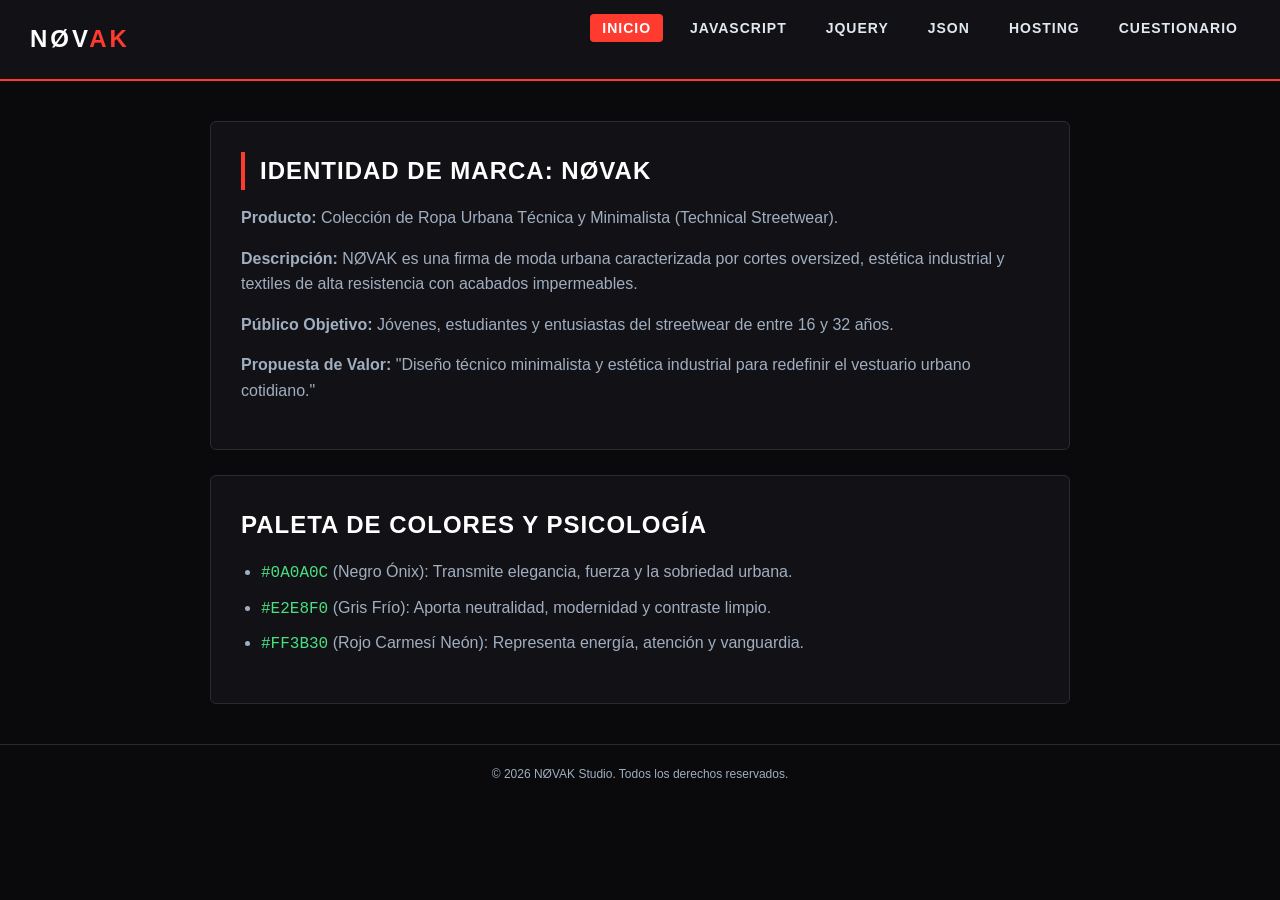
==== index.html @ 2554d9ad "Pagina NOVAK" ====
<!DOCTYPE html>
<html lang="es">
<head>
    <meta charset="UTF-8">
    <meta name="viewport" content="width=device-width, initial-scale=1.0">
    <title>NØVAK - Streetwear Técnico</title>
    <link rel="stylesheet" href="style.css">
</head>
<body>
    <header>
        <div class="logo">NØV<span>AK</span></div>
        <nav>
            <ul>
                <li><a href="index.html" class="active">Inicio</a></li>
                <li><a href="javascript.html">JavaScript</a></li>
                <li><a href="jquery.html">jQuery</a></li>
                <li><a href="json.html">JSON</a></li>
                <li><a href="hosting.html">Hosting</a></li>
                <li><a href="cuestionario.html">Cuestionario</a></li>
            </ul>
        </nav>
    </header>

    <main class="container">
        <section class="card">
            <h1>Identidad de Marca: NØVAK</h1>
            <p><strong>Producto:</strong> Colección de Ropa Urbana Técnica y Minimalista (Technical Streetwear).</p>
            <p><strong>Descripción:</strong> NØVAK es una firma de moda urbana caracterizada por cortes oversized, estética industrial y textiles de alta resistencia con acabados impermeables.</p>
            <p><strong>Público Objetivo:</strong> Jóvenes, estudiantes y entusiastas del streetwear de entre 16 y 32 años.</p>
            <p><strong>Propuesta de Valor:</strong> "Diseño técnico minimalista y estética industrial para redefinir el vestuario urbano cotidiano."</p>
        </section>

        <section class="card">
            <h2>Paleta de Colores y Psicología</h2>
            <ul>
                <li><code>#0A0A0C</code> (Negro Ónix): Transmite elegancia, fuerza y la sobriedad urbana.</li>
                <li><code>#E2E8F0</code> (Gris Frío): Aporta neutralidad, modernidad y contraste limpio.</li>
                <li><code>#FF3B30</code> (Rojo Carmesí Neón): Representa energía, atención y vanguardia.</li>
            </ul>
        </section>
    </main>

    <footer>
        <p>&copy; 2026 NØVAK Studio. Todos los derechos reservados.</p>
    </footer>
</body>
</html>
---- style.css ----
/* Variables de color de NØVAK */
:root {
  --bg-main: #0a0a0c;
  --bg-card: #121216;
  --bg-hover: #1a1a20;
  --text-main: #e2e8f0;
  --text-muted: #a0aec0;
  --accent-red: #ff3b30;
  --border-color: #2a2a32;
  --font-family: 'Helvetica Neue', Arial, sans-serif;
}

* {
  box-sizing: border-box;
  margin: 0;
  padding: 0;
}

body {
  background-color: var(--bg-main);
  color: var(--text-main);
  font-family: var(--font-family);
  line-height: 1.6;
  padding-bottom: 40px;
}

/* Encabezado y Navegación */
header {
  background-color: var(--bg-card);
  border-bottom: 2px solid var(--accent-red);
  padding: 15px 30px;
  display: flex;
  justify-content: space-between;
  align-items: center;
  position: sticky;
  top: 0;
  z-index: 1000;
}

.logo {
  font-size: 24px;
  font-weight: 900;
  letter-spacing: 3px;
  color: #ffffff;
}

.logo span {
  color: var(--accent-red);
}

nav ul {
  display: flex;
  list-style: none;
  gap: 15px;
}

nav a {
  color: var(--text-main);
  text-decoration: none;
  font-size: 14px;
  font-weight: 600;
  text-transform: uppercase;
  letter-spacing: 1px;
  padding: 6px 12px;
  border-radius: 4px;
  transition: all 0.3s;
}

nav a:hover, nav a.active {
  background-color: var(--accent-red);
  color: #ffffff;
}

/* Contenido Principal */
.container {
  max-width: 900px;
  margin: 40px auto;
  padding: 0 20px;
}

.card {
  background-color: var(--bg-card);
  border: 1px solid var(--border-color);
  border-radius: 6px;
  padding: 30px;
  margin-bottom: 25px;
}

h1, h2, h3 {
  color: #ffffff;
  margin-bottom: 15px;
  text-transform: uppercase;
  letter-spacing: 1px;
}

h1 {
  border-left: 4px solid var(--accent-red);
  padding-left: 15px;
}

p {
  color: var(--text-muted);
  margin-bottom: 15px;
}

ul, ol {
  margin-left: 20px;
  margin-bottom: 15px;
  color: var(--text-muted);
}

li {
  margin-bottom: 8px;
}

/* Tablas */
table {
  width: 100%;
  border-collapse: collapse;
  margin: 20px 0;
  background-color: var(--bg-main);
}

th, td {
  padding: 12px;
  border: 1px solid var(--border-color);
  text-align: left;
  font-size: 14px;
}

th {
  background-color: var(--bg-hover);
  color: var(--accent-red);
  text-transform: uppercase;
}

/* Bloques de Código */
pre {
  background-color: #000000;
  border: 1px solid var(--border-color);
  padding: 15px;
  border-radius: 4px;
  overflow-x: auto;
  margin: 15px 0;
}

code {
  font-family: 'Courier New', Courier, monospace;
  color: #4ade80;
}

/* Cuestionario */
.pregunta {
  margin-bottom: 20px;
}

.pregunta p {
  color: #ffffff;
  font-weight: bold;
}

.pregunta label {
  display: block;
  background: var(--bg-hover);
  padding: 10px;
  margin: 5px 0;
  border-radius: 4px;
  cursor: pointer;
  border: 1px solid var(--border-color);
}

.pregunta label:hover {
  border-color: var(--accent-red);
}

.btn-submit {
  background-color: var(--accent-red);
  color: #ffffff;
  border: none;
  padding: 12px 25px;
  font-weight: bold;
  text-transform: uppercase;
  letter-spacing: 1px;
  cursor: pointer;
  border-radius: 4px;
  width: 100%;
}

.btn-submit:hover {
  background-color: #e02d22;
}

.correcto {
  background-color: #143823 !important;
  border-color: #22c55e !important;
  color: #4ade80;
}

.incorrecto {
  background-color: #451a1a !important;
  border-color: #ef4444 !important;
  color: #fca5a5;
}

footer {
  text-align: center;
  padding: 20px;
  color: var(--text-muted);
  font-size: 12px;
  border-top: 1px solid var(--border-color);
  margin-top: 40px;
}
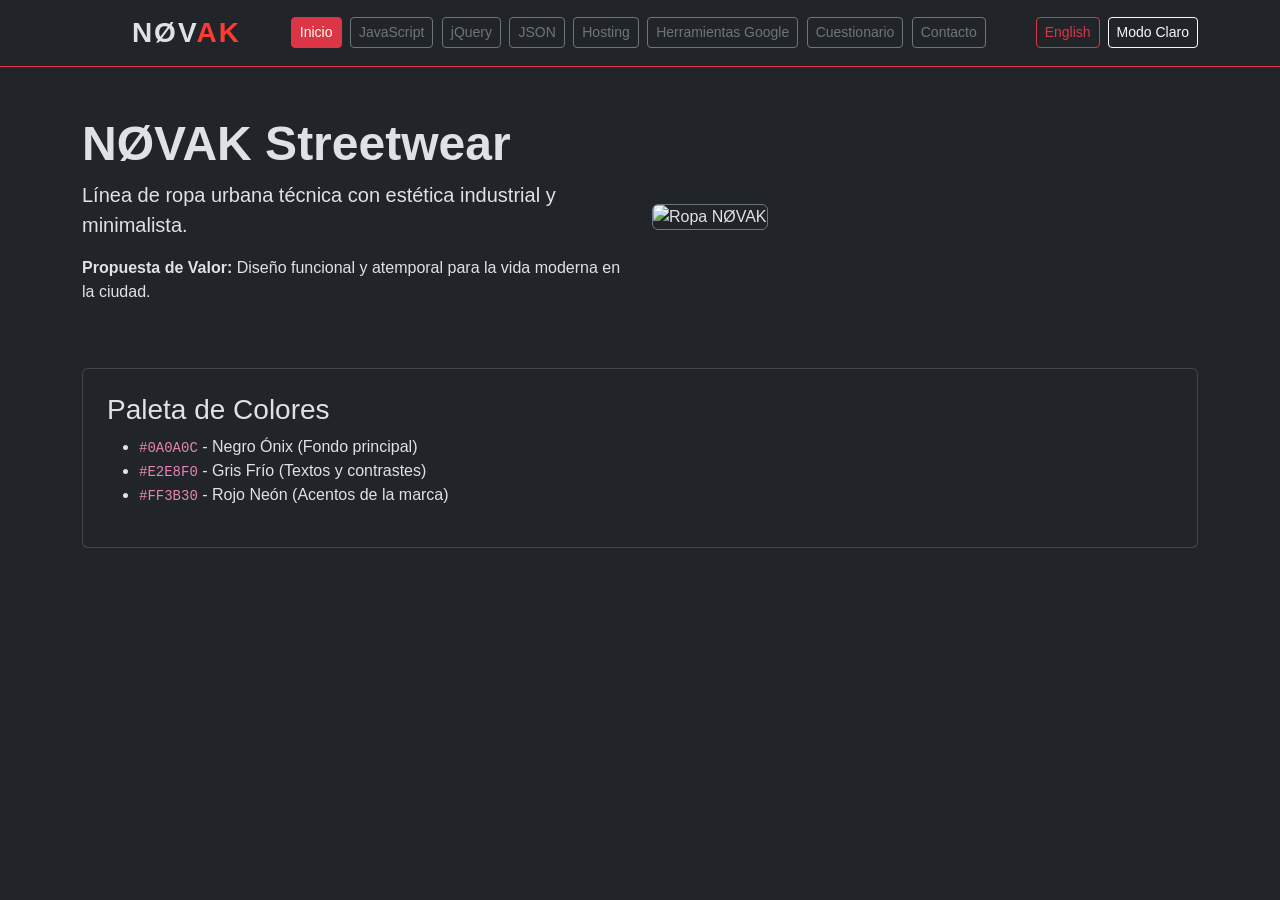
==== commit 60d932c5: "actualizado" ====
--- a/index.html
+++ b/index.html
@@ -1,47 +1,58 @@
 <!DOCTYPE html>
-<html lang="es">
+<html lang="es" data-bs-theme="dark">
 <head>
     <meta charset="UTF-8">
     <meta name="viewport" content="width=device-width, initial-scale=1.0">
-    <title>NØVAK - Streetwear Técnico</title>
+    <title>NØVAK - Inicio</title>
+    <link href="https://cdn.jsdelivr.net/npm/bootstrap@5.3.0/dist/css/bootstrap.min.css" rel="stylesheet">
     <link rel="stylesheet" href="style.css">
 </head>
 <body>
-    <header>
-        <div class="logo">NØV<span>AK</span></div>
-        <nav>
-            <ul>
-                <li><a href="index.html" class="active">Inicio</a></li>
-                <li><a href="javascript.html">JavaScript</a></li>
-                <li><a href="jquery.html">jQuery</a></li>
-                <li><a href="json.html">JSON</a></li>
-                <li><a href="hosting.html">Hosting</a></li>
-                <li><a href="cuestionario.html">Cuestionario</a></li>
-            </ul>
-        </nav>
+
+    <header class="p-3 border-bottom border-danger">
+        <div class="container d-flex justify-content-between align-items-center">
+            <img src="./imagenes/" alt="">
+            <h1 class="h3 m-0 brand-logo">NØV<span>AK</span></h1>
+            <nav>
+                <a href="index.html" class="btn btn-sm btn-danger me-1" data-es="Inicio" data-en="Home">Inicio</a>
+                <a href="javascript.html" class="btn btn-sm btn-outline-secondary me-1">JavaScript</a>
+                <a href="jquery.html" class="btn btn-sm btn-outline-secondary me-1">jQuery</a>
+                <a href="json.html" class="btn btn-sm btn-outline-secondary me-1">JSON</a>
+                <a href="hosting.html" class="btn btn-sm btn-outline-secondary me-1" data-es="Hosting" data-en="Hosting">Hosting</a>
+                <a href="herramientas.html" class="btn btn-sm btn-outline-secondary me-1" data-es="Herramientas Google" data-en="Google Tools">Herramientas Google</a>
+                <a href="cuestionario.html" class="btn btn-sm btn-outline-secondary me-1" data-es="Cuestionario" data-en="Quiz">Cuestionario</a>
+                <a href="contacto.html" class="btn btn-sm btn-outline-secondary" data-es="Contacto" data-en="Contact">Contacto</a>
+            </nav>
+            <div class="d-flex gap-2">
+                <button id="btn-lang" class="btn btn-outline-danger btn-sm">English</button>
+                <button id="btn-theme" class="btn btn-outline-light btn-sm">Modo Claro</button>
+            </div>
+        </div>
     </header>
 
-    <main class="container">
-        <section class="card">
-            <h1>Identidad de Marca: NØVAK</h1>
-            <p><strong>Producto:</strong> Colección de Ropa Urbana Técnica y Minimalista (Technical Streetwear).</p>
-            <p><strong>Descripción:</strong> NØVAK es una firma de moda urbana caracterizada por cortes oversized, estética industrial y textiles de alta resistencia con acabados impermeables.</p>
-            <p><strong>Público Objetivo:</strong> Jóvenes, estudiantes y entusiastas del streetwear de entre 16 y 32 años.</p>
-            <p><strong>Propuesta de Valor:</strong> "Diseño técnico minimalista y estética industrial para redefinir el vestuario urbano cotidiano."</p>
-        </section>
+    <main class="container my-5">
+        <div class="row align-items-center mb-5">
+            <div class="col-md-6">
+                <h2 class="display-5 fw-bold">NØVAK Streetwear</h2>
+                <p class="lead" data-es="Línea de ropa urbana técnica con estética industrial y minimalista." data-en="Technical streetwear line with industrial and minimalist aesthetics.">Línea de ropa urbana técnica con estética industrial y minimalista.</p>
+                <p><strong data-es="Propuesta de Valor:" data-en="Value Proposition:">Propuesta de Valor:</strong> <span data-es="Diseño funcional y atemporal para la vida moderna en la ciudad." data-en="Functional and timeless design for modern city life.">Diseño funcional y atemporal para la vida moderna en la ciudad.</span></p>
+            </div>
+            <div class="col-md-6">
+                <img src="https://images.unsplash.com/photo-1523381210434-271e8be1f52b?w=600&auto=format&fit=crop" class="img-fluid rounded border border-secondary" alt="Ropa NØVAK">
+            </div>
+        </div>
 
-        <section class="card">
-            <h2>Paleta de Colores y Psicología</h2>
+        <div class="card p-4">
+            <h3 data-es="Paleta de Colores" data-en="Color Palette">Paleta de Colores</h3>
             <ul>
-                <li><code>#0A0A0C</code> (Negro Ónix): Transmite elegancia, fuerza y la sobriedad urbana.</li>
-                <li><code>#E2E8F0</code> (Gris Frío): Aporta neutralidad, modernidad y contraste limpio.</li>
-                <li><code>#FF3B30</code> (Rojo Carmesí Neón): Representa energía, atención y vanguardia.</li>
+                <li><code>#0A0A0C</code> - <span data-es="Negro Ónix (Fondo principal)" data-en="Onyx Black (Main background)">Negro Ónix (Fondo principal)</span></li>
+                <li><code>#E2E8F0</code> - <span data-es="Gris Frío (Textos y contrastes)" data-en="Cool Gray (Text and contrasts)">Gris Frío (Textos y contrastes)</span></li>
+                <li><code>#FF3B30</code> - <span data-es="Rojo Neón (Acentos de la marca)" data-en="Neon Red (Brand accents)">Rojo Neón (Acentos de la marca)</span></li>
             </ul>
-        </section>
+        </div>
     </main>
 
-    <footer>
-        <p>&copy; 2026 NØVAK Studio. Todos los derechos reservados.</p>
-    </footer>
+    <script src="https://cdn.jsdelivr.net/npm/bootstrap@5.3.0/dist/bootstrap.bundle.min.js"></script>
+    <script src="script.js"></script>
 </body>
 </html>
--- a/style.css
+++ b/style.css
@@ -1,212 +1,34 @@
-/* Variables de color de NØVAK */
-:root {
-  --bg-main: #0a0a0c;
-  --bg-card: #121216;
-  --bg-hover: #1a1a20;
-  --text-main: #e2e8f0;
-  --text-muted: #a0aec0;
-  --accent-red: #ff3b30;
-  --border-color: #2a2a32;
-  --font-family: 'Helvetica Neue', Arial, sans-serif;
-}
-
-* {
-  box-sizing: border-box;
-  margin: 0;
-  padding: 0;
+/* Transiciones suaves para scroll y cambio de tema */
+html {
+  scroll-behavior: smooth;
+  transition: background-color 0.3s ease, color 0.3s ease;
 }
 
 body {
-  background-color: var(--bg-main);
-  color: var(--text-main);
-  font-family: var(--font-family);
-  line-height: 1.6;
-  padding-bottom: 40px;
+  font-family: 'Segoe UI', Tahoma, Geneva, Verdana, sans-serif;
 }
 
-/* Encabezado y Navegación */
-header {
-  background-color: var(--bg-card);
-  border-bottom: 2px solid var(--accent-red);
-  padding: 15px 30px;
-  display: flex;
-  justify-content: space-between;
-  align-items: center;
-  position: sticky;
-  top: 0;
-  z-index: 1000;
+/* Logo NØVAK */
+.brand-logo {
+  font-weight: 800;
+  letter-spacing: 2px;
 }
 
-.logo {
-  font-size: 24px;
-  font-weight: 900;
-  letter-spacing: 3px;
-  color: #ffffff;
+.brand-logo span {
+  color: #ff3b30;
 }
 
-.logo span {
-  color: var(--accent-red);
+/* Efectos visuales en tarjetas */
+.card {
+  transition: transform 0.2s ease, box-shadow 0.2s ease;
 }
 
-nav ul {
-  display: flex;
-  list-style: none;
-  gap: 15px;
+.card:hover {
+  transform: translateY(-3px);
+  box-shadow: 0 5px 15px rgba(0, 0, 0, 0.2);
 }
 
-nav a {
-  color: var(--text-main);
-  text-decoration: none;
-  font-size: 14px;
-  font-weight: 600;
-  text-transform: uppercase;
-  letter-spacing: 1px;
-  padding: 6px 12px;
-  border-radius: 4px;
-  transition: all 0.3s;
-}
-
-nav a:hover, nav a.active {
-  background-color: var(--accent-red);
-  color: #ffffff;
-}
-
-/* Contenido Principal */
-.container {
-  max-width: 900px;
-  margin: 40px auto;
-  padding: 0 20px;
-}
-
-.card {
-  background-color: var(--bg-card);
-  border: 1px solid var(--border-color);
-  border-radius: 6px;
-  padding: 30px;
-  margin-bottom: 25px;
-}
-
-h1, h2, h3 {
-  color: #ffffff;
-  margin-bottom: 15px;
-  text-transform: uppercase;
-  letter-spacing: 1px;
-}
-
-h1 {
-  border-left: 4px solid var(--accent-red);
-  padding-left: 15px;
-}
-
-p {
-  color: var(--text-muted);
-  margin-bottom: 15px;
-}
-
-ul, ol {
-  margin-left: 20px;
-  margin-bottom: 15px;
-  color: var(--text-muted);
-}
-
-li {
-  margin-bottom: 8px;
-}
-
-/* Tablas */
-table {
-  width: 100%;
-  border-collapse: collapse;
-  margin: 20px 0;
-  background-color: var(--bg-main);
-}
-
-th, td {
-  padding: 12px;
-  border: 1px solid var(--border-color);
-  text-align: left;
-  font-size: 14px;
-}
-
-th {
-  background-color: var(--bg-hover);
-  color: var(--accent-red);
-  text-transform: uppercase;
-}
-
-/* Bloques de Código */
-pre {
-  background-color: #000000;
-  border: 1px solid var(--border-color);
-  padding: 15px;
-  border-radius: 4px;
-  overflow-x: auto;
-  margin: 15px 0;
-}
-
-code {
-  font-family: 'Courier New', Courier, monospace;
-  color: #4ade80;
-}
-
-/* Cuestionario */
-.pregunta {
-  margin-bottom: 20px;
-}
-
-.pregunta p {
-  color: #ffffff;
-  font-weight: bold;
-}
-
-.pregunta label {
-  display: block;
-  background: var(--bg-hover);
-  padding: 10px;
-  margin: 5px 0;
-  border-radius: 4px;
-  cursor: pointer;
-  border: 1px solid var(--border-color);
-}
-
-.pregunta label:hover {
-  border-color: var(--accent-red);
-}
-
-.btn-submit {
-  background-color: var(--accent-red);
-  color: #ffffff;
-  border: none;
-  padding: 12px 25px;
-  font-weight: bold;
-  text-transform: uppercase;
-  letter-spacing: 1px;
-  cursor: pointer;
-  border-radius: 4px;
-  width: 100%;
-}
-
-.btn-submit:hover {
-  background-color: #e02d22;
-}
-
-.correcto {
-  background-color: #143823 !important;
-  border-color: #22c55e !important;
-  color: #4ade80;
-}
-
-.incorrecto {
-  background-color: #451a1a !important;
-  border-color: #ef4444 !important;
-  color: #fca5a5;
-}
-
-footer {
-  text-align: center;
-  padding: 20px;
-  color: var(--text-muted);
-  font-size: 12px;
-  border-top: 1px solid var(--border-color);
-  margin-top: 40px;
+.carousel-item img {
+  height: 320px;
+  object-fit: cover;
 }
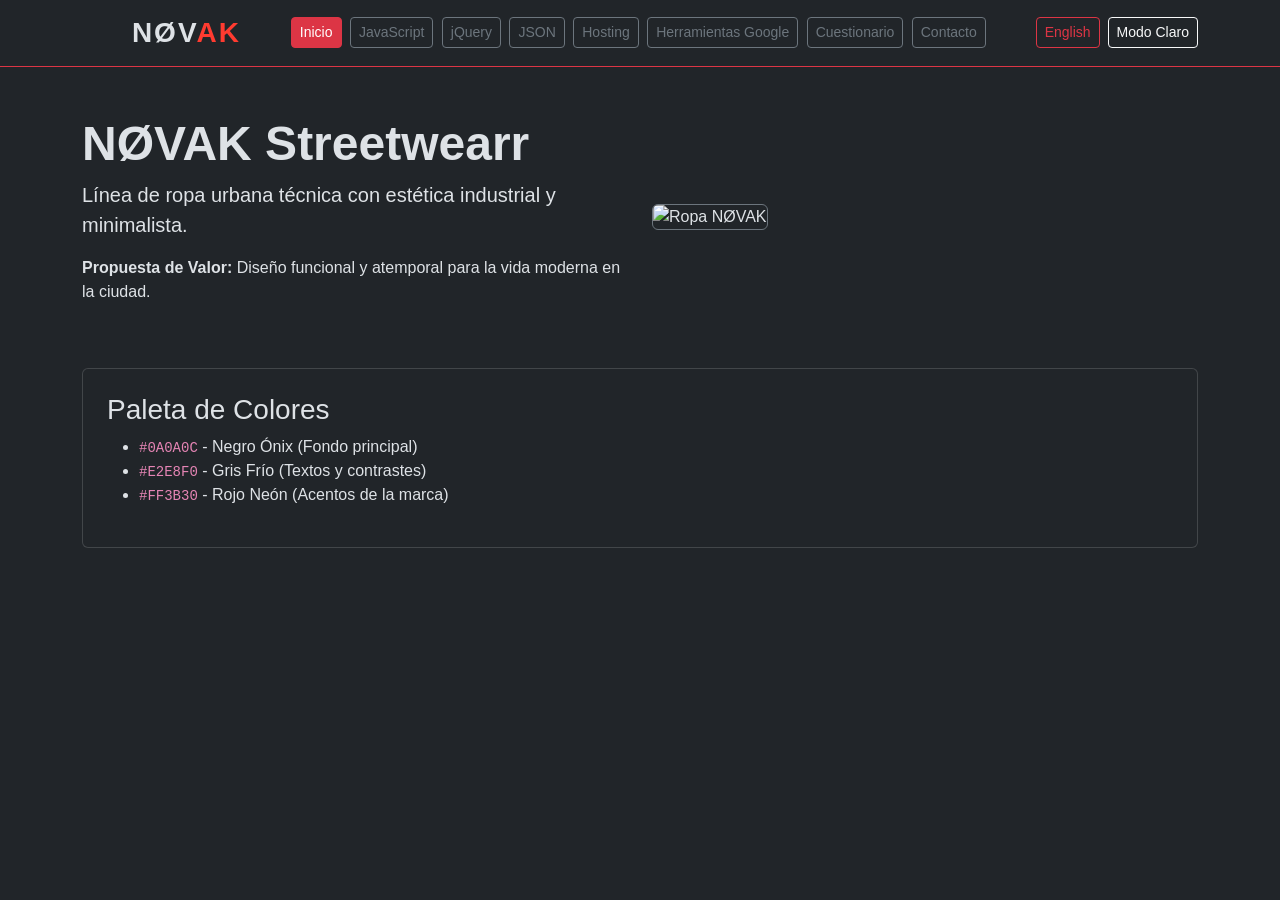
==== commit 311e0e66: "pagina novak" ====
--- a/index.html
+++ b/index.html
@@ -33,7 +33,7 @@
     <main class="container my-5">
         <div class="row align-items-center mb-5">
             <div class="col-md-6">
-                <h2 class="display-5 fw-bold">NØVAK Streetwear</h2>
+                <h2 class="display-5 fw-bold">NØVAK Streetwearr</h2>
                 <p class="lead" data-es="Línea de ropa urbana técnica con estética industrial y minimalista." data-en="Technical streetwear line with industrial and minimalist aesthetics.">Línea de ropa urbana técnica con estética industrial y minimalista.</p>
                 <p><strong data-es="Propuesta de Valor:" data-en="Value Proposition:">Propuesta de Valor:</strong> <span data-es="Diseño funcional y atemporal para la vida moderna en la ciudad." data-en="Functional and timeless design for modern city life.">Diseño funcional y atemporal para la vida moderna en la ciudad.</span></p>
             </div>
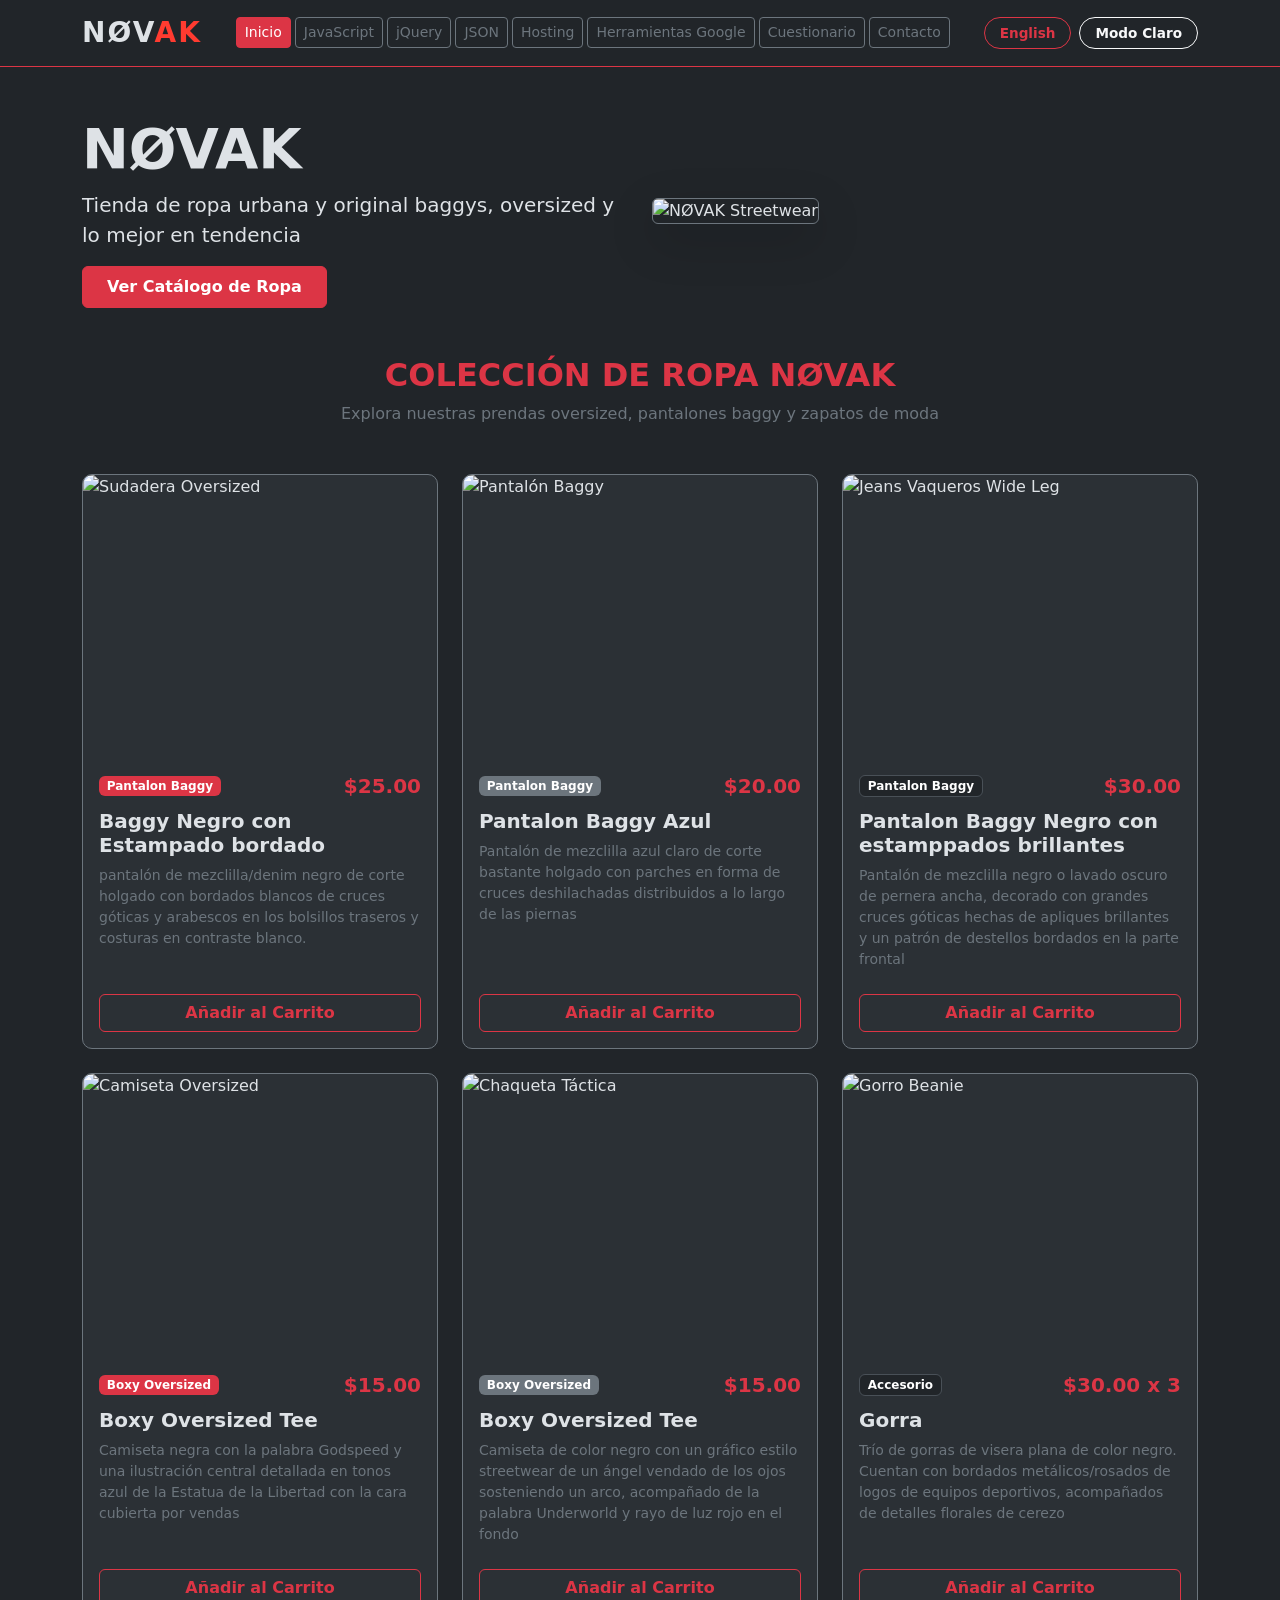
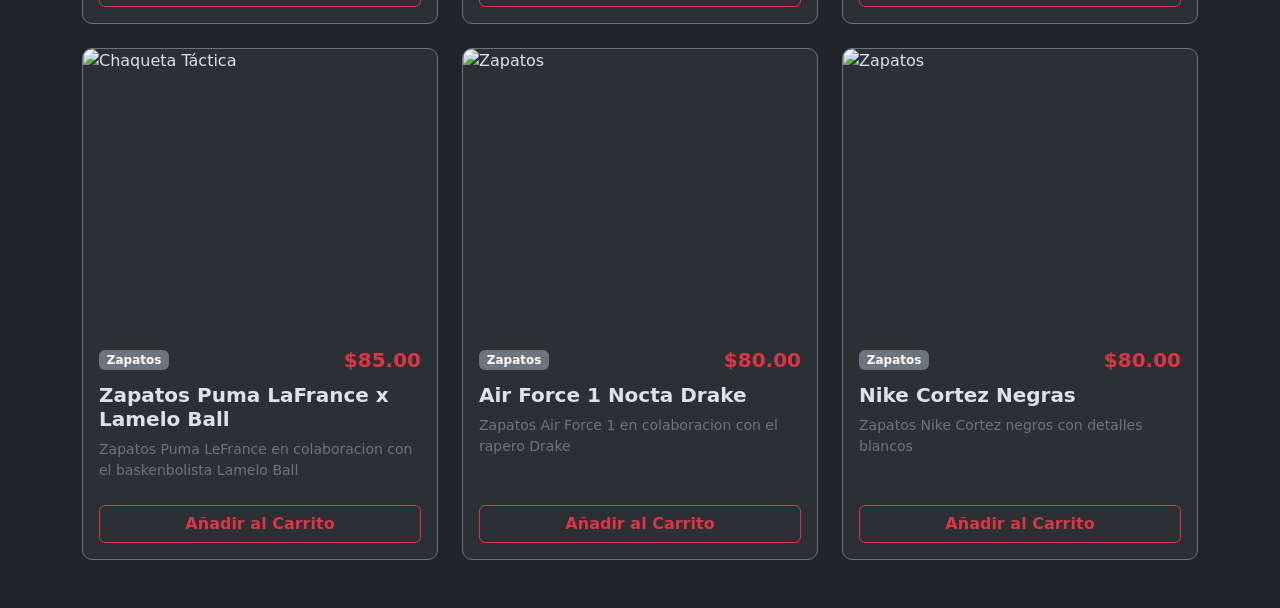
==== commit e47caaf9: "commit" ====
--- a/index.html
+++ b/index.html
@@ -3,56 +3,251 @@
 <head>
     <meta charset="UTF-8">
     <meta name="viewport" content="width=device-width, initial-scale=1.0">
-    <title>NØVAK - Inicio</title>
+    <title>NØVAK - Streetwear & Catálogo</title>
+    
+    <!-- Script de precarga para evitar parpadeos -->
+    <script>
+        (function() {
+            var t = localStorage.getItem('theme') || 'dark';
+            var l = localStorage.getItem('lang') || 'es';
+            document.documentElement.setAttribute('data-bs-theme', t);
+            document.documentElement.setAttribute('lang', l);
+        })();
+    </script>
+    
+    <!-- Bootstrap 5 CSS -->
     <link href="https://cdn.jsdelivr.net/npm/bootstrap@5.3.0/dist/css/bootstrap.min.css" rel="stylesheet">
-    <link rel="stylesheet" href="style.css">
+    
+    <!-- Estilos directos integrados para garantizar el catálogo -->
+    <style>
+        :root {
+            --brand-red: #ff3b30;
+        }
+        body {
+            font-family: 'Segoe UI', system-ui, -apple-system, sans-serif;
+            transition: background-color 0.3s ease, color 0.3s ease;
+        }
+        .brand-logo {
+            font-weight: 900;
+            letter-spacing: 2px;
+            text-transform: uppercase;
+        }
+        .brand-logo span {
+            color: var(--brand-red);
+        }
+        .card-producto {
+            transition: transform 0.25s ease, box-shadow 0.25s ease;
+            border-radius: 10px;
+            overflow: hidden;
+        }
+        .card-producto:hover {
+            transform: translateY(-5px);
+            box-shadow: 0 10px 25px rgba(255, 59, 48, 0.25);
+        }
+        .img-producto {
+            height: 280px;
+            object-fit: cover;
+            width: 100%;
+        }
+        .btn-toggle-ui {
+            font-weight: 600;
+            font-size: 0.85rem;
+            border-radius: 20px;
+            padding: 5px 15px;
+        }
+    </style>
 </head>
 <body>
 
-    <header class="p-3 border-bottom border-danger">
-        <div class="container d-flex justify-content-between align-items-center">
-            <img src="./imagenes/" alt="">
+    <!-- Encabezado de Navegación -->
+    <header class="p-3 border-bottom border-danger sticky-top bg-body">
+        <div class="container d-flex justify-content-between align-items-center flex-wrap gap-2">
             <h1 class="h3 m-0 brand-logo">NØV<span>AK</span></h1>
-            <nav>
-                <a href="index.html" class="btn btn-sm btn-danger me-1" data-es="Inicio" data-en="Home">Inicio</a>
-                <a href="javascript.html" class="btn btn-sm btn-outline-secondary me-1">JavaScript</a>
-                <a href="jquery.html" class="btn btn-sm btn-outline-secondary me-1">jQuery</a>
-                <a href="json.html" class="btn btn-sm btn-outline-secondary me-1">JSON</a>
-                <a href="hosting.html" class="btn btn-sm btn-outline-secondary me-1" data-es="Hosting" data-en="Hosting">Hosting</a>
-                <a href="herramientas.html" class="btn btn-sm btn-outline-secondary me-1" data-es="Herramientas Google" data-en="Google Tools">Herramientas Google</a>
-                <a href="cuestionario.html" class="btn btn-sm btn-outline-secondary me-1" data-es="Cuestionario" data-en="Quiz">Cuestionario</a>
+            <nav class="d-flex flex-wrap gap-1">
+                <a href="index.html" class="btn btn-sm btn-danger" data-es="Inicio" data-en="Home">Inicio</a>
+                <a href="javascript.html" class="btn btn-sm btn-outline-secondary">JavaScript</a>
+                <a href="jquery.html" class="btn btn-sm btn-outline-secondary">jQuery</a>
+                <a href="json.html" class="btn btn-sm btn-outline-secondary">JSON</a>
+                <a href="hosting.html" class="btn btn-sm btn-outline-secondary" data-es="Hosting" data-en="Hosting">Hosting</a>
+                <a href="herramientas.html" class="btn btn-sm btn-outline-secondary" data-es="Herramientas Google" data-en="Google Tools">Herramientas Google</a>
+                <a href="cuestionario.html" class="btn btn-sm btn-outline-secondary" data-es="Cuestionario" data-en="Quiz">Cuestionario</a>
                 <a href="contacto.html" class="btn btn-sm btn-outline-secondary" data-es="Contacto" data-en="Contact">Contacto</a>
             </nav>
-            <div class="d-flex gap-2">
-                <button id="btn-lang" class="btn btn-outline-danger btn-sm">English</button>
-                <button id="btn-theme" class="btn btn-outline-light btn-sm">Modo Claro</button>
+            <div class="d-flex gap-2 align-items-center">
+                <button id="btn-lang" class="btn btn-outline-danger btn-toggle-ui"><span id="lang-text">English</span></button>
+                <button id="btn-theme" class="btn btn-outline-light btn-toggle-ui"><span id="theme-text">Modo Claro</span></button>
             </div>
         </div>
     </header>
 
     <main class="container my-5">
-        <div class="row align-items-center mb-5">
-            <div class="col-md-6">
-                <h2 class="display-5 fw-bold">NØVAK Streetwearr</h2>
-                <p class="lead" data-es="Línea de ropa urbana técnica con estética industrial y minimalista." data-en="Technical streetwear line with industrial and minimalist aesthetics.">Línea de ropa urbana técnica con estética industrial y minimalista.</p>
-                <p><strong data-es="Propuesta de Valor:" data-en="Value Proposition:">Propuesta de Valor:</strong> <span data-es="Diseño funcional y atemporal para la vida moderna en la ciudad." data-en="Functional and timeless design for modern city life.">Diseño funcional y atemporal para la vida moderna en la ciudad.</span></p>
-            </div>
-            <div class="col-md-6">
-                <img src="https://images.unsplash.com/photo-1523381210434-271e8be1f52b?w=600&auto=format&fit=crop" class="img-fluid rounded border border-secondary" alt="Ropa NØVAK">
+        <!-- Banner Principal Hero -->
+        <div class="row align-items-center mb-5 g-4">
+            <div class="col-lg-6">
+                <h2 class="display-4 fw-bold">NØVAK</h2>
+                <p class="lead" data-es="Tienda de ropa urbana y original baggys, oversized y lo mejor en tendencia" data-en="Technical streetwear brand featuring oversized cuts, baggy pants, and industrial denim.">Marca urbana técnica de corte oversized, pantalones baggy y vaqueros industriales.</p>
+                <a href="#cat-productos" class="btn btn-danger fw-bold px-4 py-2" data-es="Ver Catálogo de Ropa" data-en="View Clothing Catalog">Ver Catálogo de Ropa</a>
+            </div>
+            <div class="col-lg-6">
+                <img src="https://encrypted-tbn0.gstatic.com/images?q=tbn:ANd9GcRP-7csVnGP85TNfvWXfamuNRe1H7GfASu0gPA5DSpdnFGIGs3sTckniDc&s=10" class="img-fluid rounded border border-secondary shadow-lg" alt="NØVAK Streetwear">
             </div>
         </div>
 
-        <div class="card p-4">
-            <h3 data-es="Paleta de Colores" data-en="Color Palette">Paleta de Colores</h3>
-            <ul>
-                <li><code>#0A0A0C</code> - <span data-es="Negro Ónix (Fondo principal)" data-en="Onyx Black (Main background)">Negro Ónix (Fondo principal)</span></li>
-                <li><code>#E2E8F0</code> - <span data-es="Gris Frío (Textos y contrastes)" data-en="Cool Gray (Text and contrasts)">Gris Frío (Textos y contrastes)</span></li>
-                <li><code>#FF3B30</code> - <span data-es="Rojo Neón (Acentos de la marca)" data-en="Neon Red (Brand accents)">Rojo Neón (Acentos de la marca)</span></li>
-            </ul>
-        </div>
+        <!-- SECCIÓN CATÁLOGO DE PRODUCTOS -->
+        <section id="cat-productos" class="my-5">
+            <h2 class="text-center mb-2 fw-bold text-danger text-uppercase" data-es="Colección de Ropa NØVAK" data-en="NØVAK Clothing Collection">Colección de Ropa NØVAK</h2>
+            <p class="text-center text-secondary mb-5" data-es="Explora nuestras prendas oversized, pantalones baggy y zapatos de moda" data-en="Explore our oversized garments, baggy pants, and tactical denim.">Explora nuestras prendas oversized, pantalones baggy y vaqueros tácticos.</p>
+
+            <div class="row g-4">
+                <!-- Producto 1: Sudadera Oversized -->
+                <div class="col-md-6 col-lg-4">
+                    <div class="card card-producto h-100 border-secondary bg-body-tertiary">
+                        <img src="https://encrypted-tbn0.gstatic.com/images?q=tbn:ANd9GcSlFk1u11gLHPisO-o7xdN1J2XgAVCnTjg3uOtedajFZPN2ZEMnywqKkAmM&s=10" class="img-producto" alt="Sudadera Oversized">
+                        <div class="card-body d-flex flex-column">
+                            <div class="d-flex justify-content-between align-items-center mb-2">
+                                <span class="badge bg-danger" data-es="Pantalon Baggy" data-en="Oversized Fit">Corte Oversized</span>
+                                <span class="fw-bold text-danger fs-5">$25.00</span>
+                            </div>
+                            <h5 class="card-title fw-bold">Baggy Negro con Estampado bordado</h5>
+                            <p class="card-text text-secondary small flex-grow-1" data-es="pantalón de mezclilla/denim negro de corte holgado con bordados blancos de cruces góticas y arabescos en los bolsillos traseros y costuras en contraste blanco." data-en="Heavyweight 450 GSM cotton hoodie with dropped shoulders and industrial design.">Sudadera holgada de algodón pesado de 450 GSM con hombros caídos y diseño industrial.</p>
+                            <button class="btn btn-outline-danger w-100 fw-bold mt-2" onclick="alert('¡Sudadera Oversized agregada al carrito!')" data-es="Añadir al Carrito" data-en="Add to Cart">Añadir al Carrito</button>
+                        </div>
+                    </div>
+                </div>
+
+                <!-- Producto 2: Pantalón Baggy Negro -->
+                <div class="col-md-6 col-lg-4">
+                    <div class="card card-producto h-100 border-secondary bg-body-tertiary">
+                        <img src="https://encrypted-tbn0.gstatic.com/images?q=tbn:ANd9GcSuXHD6IyB0EAAxS3EreTfFkacWusFUPNi0W3130NRwEvIsRiDoC8bJLVyI&s=10" class="img-producto" alt="Pantalón Baggy">
+                        <div class="card-body d-flex flex-column">
+                            <div class="d-flex justify-content-between align-items-center mb-2">
+                                <span class="badge bg-secondary" data-es="Pantalon Baggy" data-en="Baggy Style">Estilo Baggy</span>
+                                <span class="fw-bold text-danger fs-5">$20.00</span>
+                            </div>
+                            <h5 class="card-title fw-bold"> Pantalon Baggy Azul</h5>
+                            <p class="card-text text-secondary small flex-grow-1" data-es="Pantalón de mezclilla azul claro de corte bastante holgado con parches en forma de cruces deshilachadas distribuidos a lo largo de las piernas" data-en="Wide-leg baggy pants with side tactical pockets and ripstop thread.">Pantalón baggy ancho con bolsillos tácticos laterales e hilo reforzado anti-rasgaduras.</p>
+                            <button class="btn btn-outline-danger w-100 fw-bold mt-2" onclick="alert('¡Pantalón Baggy agregado al carrito!')" data-es="Añadir al Carrito" data-en="Add to Cart">Añadir al Carrito</button>
+                        </div>
+                    </div>
+                </div>
+
+                <!-- Producto 3: Jeans Baggy Azul -->
+                <div class="col-md-6 col-lg-4">
+                    <div class="card card-producto h-100 border-secondary bg-body-tertiary">
+                        <img src="https://i.etsystatic.com/64606550/r/il/45e975/8329297355/il_fullxfull.8329297355_lw52.jpg" class="img-producto" alt="Jeans Vaqueros Wide Leg">
+                        <div class="card-body d-flex flex-column">
+                            <div class="d-flex justify-content-between align-items-center mb-2">
+                                <span class="badge bg-dark border" data-es="Pantalon Baggy" data-en="Baggy Style">Vaqueros / Denim</span>
+                                <span class="fw-bold text-danger fs-5">$30.00</span>
+                            </div>
+                            <h5 class="card-title fw-bold">Pantalon Baggy Negro con estamppados brillantes</h5>
+                            <p class="card-text text-secondary small flex-grow-1" data-es="Pantalón de mezclilla negro o lavado oscuro de pernera ancha, decorado con grandes cruces góticas hechas de apliques brillantes y un patrón de destellos bordados en la parte frontal" data-en="Wide-leg rigid denim jeans with dark industrial vintage wash.">Pantalones vaqueros de corte ancho recto con lavado oscuro industrial rígido.</p>
+                            <button class="btn btn-outline-danger w-100 fw-bold mt-2" onclick="alert('¡Jeans Vaqueros agregados al carrito!')" data-es="Añadir al Carrito" data-en="Add to Cart">Añadir al Carrito</button>
+                        </div>
+                    </div>
+                </div>
+
+                <!-- Producto 4: Camiseta Oversized -->
+                <div class="col-md-6 col-lg-4">
+                    <div class="card card-producto h-100 border-secondary bg-body-tertiary">
+                        <img src="https://encrypted-tbn0.gstatic.com/images?q=tbn:ANd9GcR7giogXr-lV0hAMpjk9pbZhrdUk4EG6V1HDEcRxaqz4AIyzRZV3wbIQA60&s=10" class="img-producto" alt="Camiseta Oversized">
+                        <div class="card-body d-flex flex-column">
+                            <div class="d-flex justify-content-between align-items-center mb-2">
+                                <span class="badge bg-danger" data-es="Boxy Oversized" data-en="Boxy Oversized">Boxy Oversized</span>
+                                <span class="fw-bold text-danger fs-5">$15.00</span>
+                            </div>
+                            <h5 class="card-title fw-bold">Boxy Oversized Tee</h5>
+                            <p class="card-text text-secondary small flex-grow-1" data-es="Camiseta negra con la palabra Godspeed y una ilustración central detallada en tonos azul de la Estatua de la Libertad con la cara cubierta por vendas" data-en="Wide short sleeve boxy tee made of heavy cotton fabric.">Camiseta de manga corta ancha y corte cuadrado en tejido de algodón grueso.</p>
+                            <button class="btn btn-outline-danger w-100 fw-bold mt-2" onclick="alert('¡Camiseta Oversized agregada al carrito!')" data-es="Añadir al Carrito" data-en="Add to Cart">Añadir al Carrito</button>
+                        </div>
+                    </div>
+                </div>
+
+                <!-- Producto 5: Camiseta Oversized -->
+                <div class="col-md-6 col-lg-4">
+                    <div class="card card-producto h-100 border-secondary bg-body-tertiary">
+                        <img src="https://encrypted-tbn0.gstatic.com/images?q=tbn:ANd9GcQGreSbi5JZBJRkpeP6KCu6LK-MwEzE59adTx3GoukG-p6C_fj9cw3d-Mw5&s=10" class="img-producto" alt="Chaqueta Táctica">
+                        <div class="card-body d-flex flex-column">
+                            <div class="d-flex justify-content-between align-items-center mb-2">
+                                <span class="badge bg-secondary" data-es="Boxy Oversized" data-en="Tactical Jacket">Boxy Oversized</span>
+                                <span class="fw-bold text-danger fs-5">$15.00</span>
+                            </div>
+                            <h5 class="card-title fw-bold">Boxy Oversized Tee</h5>
+                            <p class="card-text text-secondary small flex-grow-1" data-es="Camiseta de color negro con un gráfico estilo streetwear de un ángel vendado de los ojos sosteniendo un arco, acompañado de la palabra Underworld y rayo de luz rojo en el fondo" data-en="Windbreaker jacket with waterproof fabric and magnetic detachable pockets.">Chaqueta cortavientos con tela impermeable y bolsillos desmontables con imán.</p>
+                            <button class="btn btn-outline-danger w-100 fw-bold mt-2" onclick="alert('¡Chaqueta agregada al carrito!')" data-es="Añadir al Carrito" data-en="Add to Cart">Añadir al Carrito</button>
+                        </div>
+                    </div>
+                </div>
+
+                <!-- Producto 6: Gorra-->
+                <div class="col-md-6 col-lg-4">
+                    <div class="card card-producto h-100 border-secondary bg-body-tertiary">
+                        <img src="https://encrypted-tbn0.gstatic.com/images?q=tbn:ANd9GcRhXLKEcL6pMoL44z0awvl-uuVSlPzE3HwaSUN9jHDS7nSq0cGI2UpvsZbV&s=10" class="img-producto" alt="Gorro Beanie">
+                        <div class="card-body d-flex flex-column">
+                            <div class="d-flex justify-content-between align-items-center mb-2">
+                                <span class="badge bg-dark border" data-es="Accesorio" data-en="Accessory">Accesorio</span>
+                                <span class="fw-bold text-danger fs-5">$30.00 x 3</span>
+                            </div>
+                            <h5 class="card-title fw-bold">Gorra</h5>
+                            <p class="card-text text-secondary small flex-grow-1" data-es="Trío de gorras de visera plana de color negro. Cuentan con bordados metálicos/rosados de logos de equipos deportivos, acompañados de detalles florales de cerezo" data-en="Ribbed acrylic beanie with engraved metallic brand patch.">Gorro de lana acrílica acanalada con parche metálico de la marca.</p>
+                            <button class="btn btn-outline-danger w-100 fw-bold mt-2" onclick="alert('¡Gorro Beanie agregado al carrito!')" data-es="Añadir al Carrito" data-en="Add to Cart">Añadir al Carrito</button>
+                        </div>
+                    </div>
+                </div>
+                  <!-- Producto 5: zapatos lefrance -->
+                <div class="col-md-6 col-lg-4">
+                    <div class="card card-producto h-100 border-secondary bg-body-tertiary">
+                        <img src="https://encrypted-tbn0.gstatic.com/images?q=tbn:ANd9GcQZlXcz_dhDc5a_g_vSK1Cm-IPiEJKP6mzf_t1xmjvjhe_PwzyyXil6OVC0&s=10" class="img-producto" alt="Chaqueta Táctica">
+                        <div class="card-body d-flex flex-column">
+                            <div class="d-flex justify-content-between align-items-center mb-2">
+                                <span class="badge bg-secondary" data-es="Zapatos" data-en="Tactical Jacket">Zapatos Le France</span>
+                                <span class="fw-bold text-danger fs-5">$85.00</span>
+                            </div>
+                            <h5 class="card-title fw-bold">Zapatos Puma LaFrance x Lamelo Ball</h5>
+                            <p class="card-text text-secondary small flex-grow-1" data-es="Zapatos Puma LeFrance en colaboracion con el baskenbolista Lamelo Ball" data-en="Windbreaker jacket with waterproof fabric and magnetic detachable pockets.">Chaqueta cortavientos con tela impermeable y bolsillos desmontables con imán.</p>
+                            <button class="btn btn-outline-danger w-100 fw-bold mt-2" onclick="alert('¡Chaqueta agregada al carrito!')" data-es="Añadir al Carrito" data-en="Add to Cart">Añadir al Carrito</button>
+                        </div>
+                    </div>
+                </div>
+                  <!-- Producto 5: zapatos air force 1 -->
+                <div class="col-md-6 col-lg-4">
+                    <div class="card card-producto h-100 border-secondary bg-body-tertiary">
+                        <img src="https://http2.mlstatic.com/D_NQ_NP_971135-MLM83899772759_042025-O.webp" class="img-producto" alt="Zapatos">
+                        <div class="card-body d-flex flex-column">
+                            <div class="d-flex justify-content-between align-items-center mb-2">
+                                <span class="badge bg-secondary" data-es="Zapatos" data-en="Tactical Jacket">Air Force 1 Nocta Drake</span>
+                                <span class="fw-bold text-danger fs-5">$80.00</span>
+                            </div>
+                            <h5 class="card-title fw-bold">Air Force 1 Nocta Drake</h5>
+                            <p class="card-text text-secondary small flex-grow-1" data-es="Zapatos Air Force 1 en colaboracion con el rapero Drake" data-en="Windbreaker jacket with waterproof fabric and magnetic detachable pockets.">Chaqueta cortavientos con tela impermeable y bolsillos desmontables con imán.</p>
+                            <button class="btn btn-outline-danger w-100 fw-bold mt-2" onclick="alert('¡Chaqueta agregada al carrito!')" data-es="Añadir al Carrito" data-en="Add to Cart">Añadir al Carrito</button>
+                        </div>
+                    </div>
+                </div>
+  <!-- Producto 5: zapatos air force 1 -->
+                <div class="col-md-6 col-lg-4">
+                    <div class="card card-producto h-100 border-secondary bg-body-tertiary">
+                        <img src="https://encrypted-tbn0.gstatic.com/images?q=tbn:ANd9GcR7DWh_2nK-3SDnu7_hAxw-4NNbZx0DdoLwsdBWPW3i2TEQH5qY0lhxO14&s=10" class="img-producto" alt="Zapatos">
+                        <div class="card-body d-flex flex-column">
+                            <div class="d-flex justify-content-between align-items-center mb-2">
+                                <span class="badge bg-secondary" data-es="Zapatos" data-en="Tactical Jacket">Niek Cortez Negros</span>
+                                <span class="fw-bold text-danger fs-5">$80.00</span>
+                            </div>
+                            <h5 class="card-title fw-bold">Nike Cortez Negras</h5>
+                            <p class="card-text text-secondary small flex-grow-1" data-es="Zapatos Nike Cortez negros con detalles blancos" data-en="Windbreaker jacket with waterproof fabric and magnetic detachable pockets.">Chaqueta cortavientos con tela impermeable y bolsillos desmontables con imán.</p>
+                            <button class="btn btn-outline-danger w-100 fw-bold mt-2" onclick="alert('¡Chaqueta agregada al carrito!')" data-es="Añadir al Carrito" data-en="Add to Cart">Añadir al Carrito</button>
+                        </div>
+                    </div>
+                </div>
+
+            </div>
+        </section>
     </main>
 
+    <!-- Bootstrap 5 JS -->
     <script src="https://cdn.jsdelivr.net/npm/bootstrap@5.3.0/dist/bootstrap.bundle.min.js"></script>
+    
+    <!-- Script principal -->
     <script src="script.js"></script>
 </body>
 </html>
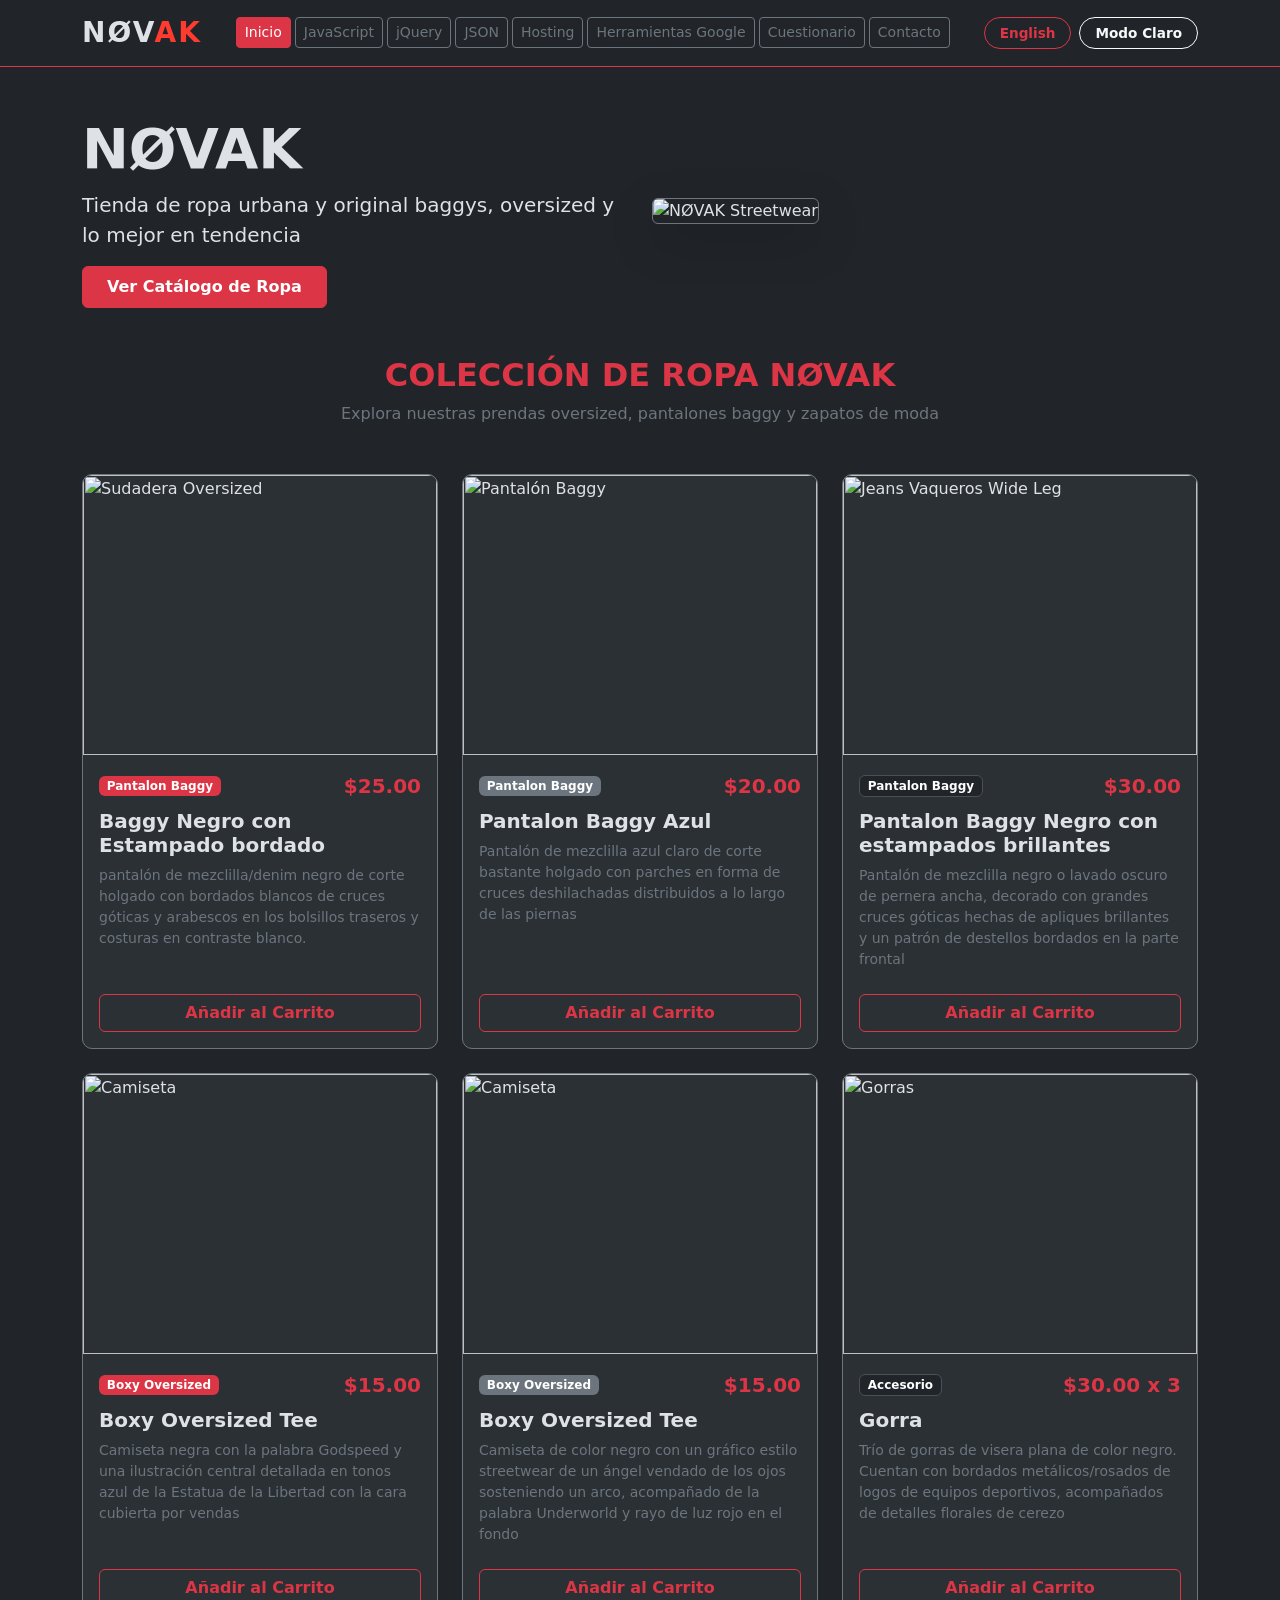
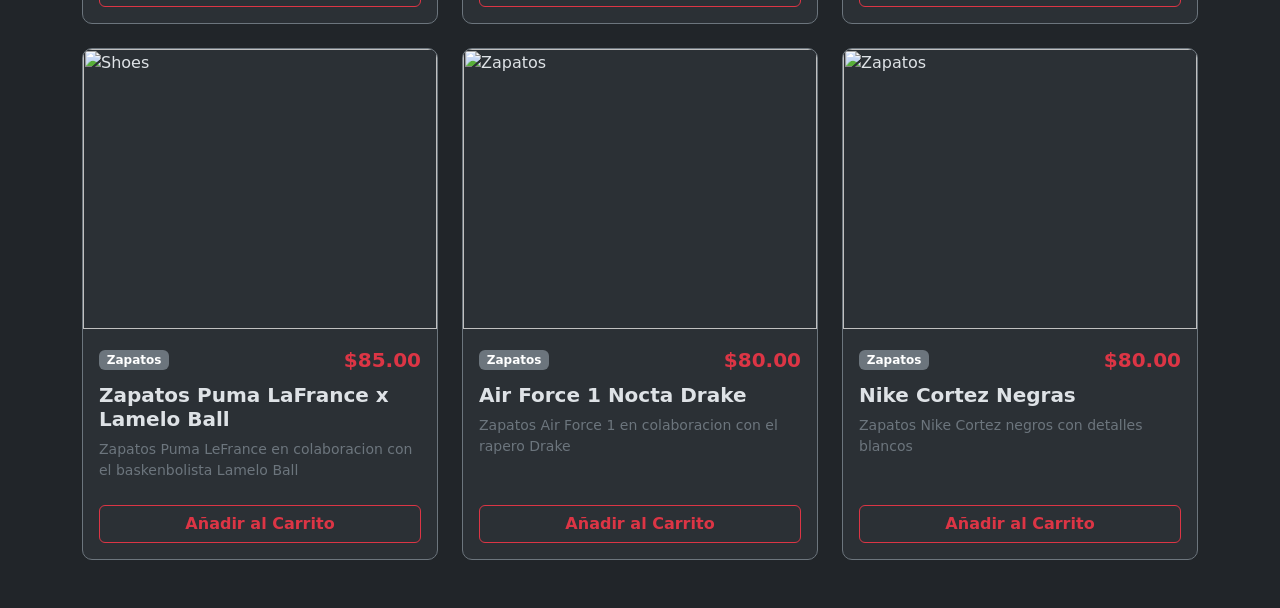
==== commit da44f97b: "SEXO" ====
--- a/index.html
+++ b/index.html
@@ -1,253 +1,499 @@
-<!DOCTYPE html>
+<html>
+
 <html lang="es" data-bs-theme="dark">
+
 <head>
+
     <meta charset="UTF-8">
+
     <meta name="viewport" content="width=device-width, initial-scale=1.0">
+
     <title>NØVAK - Streetwear & Catálogo</title>
-    
+
+   
+
     <!-- Script de precarga para evitar parpadeos -->
+
     <script>
+
         (function() {
+
             var t = localStorage.getItem('theme') || 'dark';
+
             var l = localStorage.getItem('lang') || 'es';
+
             document.documentElement.setAttribute('data-bs-theme', t);
+
             document.documentElement.setAttribute('lang', l);
+
         })();
+
     </script>
-    
+
+   
+
     <!-- Bootstrap 5 CSS -->
+
     <link href="https://cdn.jsdelivr.net/npm/bootstrap@5.3.0/dist/css/bootstrap.min.css" rel="stylesheet">
-    
-    <!-- Estilos directos integrados para garantizar el catálogo -->
+
+      <!-- Estilos directos integrados para garantizar el catálogo -->
+
     <style>
+
         :root {
+
             --brand-red: #ff3b30;
-        }
+
+        }
+
         body {
+
             font-family: 'Segoe UI', system-ui, -apple-system, sans-serif;
+
             transition: background-color 0.3s ease, color 0.3s ease;
-        }
+
+        }
+
         .brand-logo {
+
             font-weight: 900;
+
             letter-spacing: 2px;
+
             text-transform: uppercase;
-        }
+
+        }
+
         .brand-logo span {
+
             color: var(--brand-red);
-        }
+
+        }
+
         .card-producto {
+
             transition: transform 0.25s ease, box-shadow 0.25s ease;
+
             border-radius: 10px;
+
             overflow: hidden;
-        }
+
+        }
+
         .card-producto:hover {
+
             transform: translateY(-5px);
+
             box-shadow: 0 10px 25px rgba(255, 59, 48, 0.25);
-        }
+
+        }
+
         .img-producto {
+
             height: 280px;
+
             object-fit: cover;
+
             width: 100%;
-        }
+
+        }
+
         .btn-toggle-ui {
+
             font-weight: 600;
+
             font-size: 0.85rem;
+
             border-radius: 20px;
+
             padding: 5px 15px;
-        }
-    </style>
+
+        }
+
+ </style>
+
 </head>
+
 <body>
 
+
+
     <!-- Encabezado de Navegación -->
+
     <header class="p-3 border-bottom border-danger sticky-top bg-body">
+
         <div class="container d-flex justify-content-between align-items-center flex-wrap gap-2">
+
             <h1 class="h3 m-0 brand-logo">NØV<span>AK</span></h1>
+
             <nav class="d-flex flex-wrap gap-1">
+
                 <a href="index.html" class="btn btn-sm btn-danger" data-es="Inicio" data-en="Home">Inicio</a>
+
                 <a href="javascript.html" class="btn btn-sm btn-outline-secondary">JavaScript</a>
+
                 <a href="jquery.html" class="btn btn-sm btn-outline-secondary">jQuery</a>
+
                 <a href="json.html" class="btn btn-sm btn-outline-secondary">JSON</a>
+
                 <a href="hosting.html" class="btn btn-sm btn-outline-secondary" data-es="Hosting" data-en="Hosting">Hosting</a>
+
                 <a href="herramientas.html" class="btn btn-sm btn-outline-secondary" data-es="Herramientas Google" data-en="Google Tools">Herramientas Google</a>
+
                 <a href="cuestionario.html" class="btn btn-sm btn-outline-secondary" data-es="Cuestionario" data-en="Quiz">Cuestionario</a>
+
                 <a href="contacto.html" class="btn btn-sm btn-outline-secondary" data-es="Contacto" data-en="Contact">Contacto</a>
+
             </nav>
+
             <div class="d-flex gap-2 align-items-center">
+
                 <button id="btn-lang" class="btn btn-outline-danger btn-toggle-ui"><span id="lang-text">English</span></button>
+
                 <button id="btn-theme" class="btn btn-outline-light btn-toggle-ui"><span id="theme-text">Modo Claro</span></button>
+
             </div>
+
         </div>
+
     </header>
 
+
+
     <main class="container my-5">
+
         <!-- Banner Principal Hero -->
+
         <div class="row align-items-center mb-5 g-4">
+
             <div class="col-lg-6">
+
                 <h2 class="display-4 fw-bold">NØVAK</h2>
+
                 <p class="lead" data-es="Tienda de ropa urbana y original baggys, oversized y lo mejor en tendencia" data-en="Technical streetwear brand featuring oversized cuts, baggy pants, and industrial denim.">Marca urbana técnica de corte oversized, pantalones baggy y vaqueros industriales.</p>
+
                 <a href="#cat-productos" class="btn btn-danger fw-bold px-4 py-2" data-es="Ver Catálogo de Ropa" data-en="View Clothing Catalog">Ver Catálogo de Ropa</a>
+
             </div>
+
             <div class="col-lg-6">
+
                 <img src="https://encrypted-tbn0.gstatic.com/images?q=tbn:ANd9GcRP-7csVnGP85TNfvWXfamuNRe1H7GfASu0gPA5DSpdnFGIGs3sTckniDc&s=10" class="img-fluid rounded border border-secondary shadow-lg" alt="NØVAK Streetwear">
+
             </div>
+
         </div>
 
+
+
         <!-- SECCIÓN CATÁLOGO DE PRODUCTOS -->
+
         <section id="cat-productos" class="my-5">
+
             <h2 class="text-center mb-2 fw-bold text-danger text-uppercase" data-es="Colección de Ropa NØVAK" data-en="NØVAK Clothing Collection">Colección de Ropa NØVAK</h2>
+
             <p class="text-center text-secondary mb-5" data-es="Explora nuestras prendas oversized, pantalones baggy y zapatos de moda" data-en="Explore our oversized garments, baggy pants, and tactical denim.">Explora nuestras prendas oversized, pantalones baggy y vaqueros tácticos.</p>
 
-            <div class="row g-4">
+ <div class="row g-4">
+
                 <!-- Producto 1: Sudadera Oversized -->
-                <div class="col-md-6 col-lg-4">
-                    <div class="card card-producto h-100 border-secondary bg-body-tertiary">
+
+                <div class="col-md-6 col-lg-4">
+
+                    <div class="card card-producto h-100 border-secondary bg-body-tertiary">
+
                         <img src="https://encrypted-tbn0.gstatic.com/images?q=tbn:ANd9GcSlFk1u11gLHPisO-o7xdN1J2XgAVCnTjg3uOtedajFZPN2ZEMnywqKkAmM&s=10" class="img-producto" alt="Sudadera Oversized">
-                        <div class="card-body d-flex flex-column">
-                            <div class="d-flex justify-content-between align-items-center mb-2">
+
+                        <div class="card-body d-flex flex-column">
+
+                            <div class="d-flex justify-content-between align-items-center mb-2">
+
                                 <span class="badge bg-danger" data-es="Pantalon Baggy" data-en="Oversized Fit">Corte Oversized</span>
+
                                 <span class="fw-bold text-danger fs-5">$25.00</span>
-                            </div>
+
+                            </div>
+
                             <h5 class="card-title fw-bold">Baggy Negro con Estampado bordado</h5>
+
                             <p class="card-text text-secondary small flex-grow-1" data-es="pantalón de mezclilla/denim negro de corte holgado con bordados blancos de cruces góticas y arabescos en los bolsillos traseros y costuras en contraste blanco." data-en="Heavyweight 450 GSM cotton hoodie with dropped shoulders and industrial design.">Sudadera holgada de algodón pesado de 450 GSM con hombros caídos y diseño industrial.</p>
+
                             <button class="btn btn-outline-danger w-100 fw-bold mt-2" onclick="alert('¡Sudadera Oversized agregada al carrito!')" data-es="Añadir al Carrito" data-en="Add to Cart">Añadir al Carrito</button>
-                        </div>
-                    </div>
-                </div>
+
+                        </div>
+
+                    </div>
+
+                </div>
+
+
 
                 <!-- Producto 2: Pantalón Baggy Negro -->
-                <div class="col-md-6 col-lg-4">
-                    <div class="card card-producto h-100 border-secondary bg-body-tertiary">
+
+                <div class="col-md-6 col-lg-4">
+
+                    <div class="card card-producto h-100 border-secondary bg-body-tertiary">
+
                         <img src="https://encrypted-tbn0.gstatic.com/images?q=tbn:ANd9GcSuXHD6IyB0EAAxS3EreTfFkacWusFUPNi0W3130NRwEvIsRiDoC8bJLVyI&s=10" class="img-producto" alt="Pantalón Baggy">
-                        <div class="card-body d-flex flex-column">
-                            <div class="d-flex justify-content-between align-items-center mb-2">
+
+                        <div class="card-body d-flex flex-column">
+
+                            <div class="d-flex justify-content-between align-items-center mb-2">
+
                                 <span class="badge bg-secondary" data-es="Pantalon Baggy" data-en="Baggy Style">Estilo Baggy</span>
+
                                 <span class="fw-bold text-danger fs-5">$20.00</span>
-                            </div>
+
+                            </div>
+
                             <h5 class="card-title fw-bold"> Pantalon Baggy Azul</h5>
+
                             <p class="card-text text-secondary small flex-grow-1" data-es="Pantalón de mezclilla azul claro de corte bastante holgado con parches en forma de cruces deshilachadas distribuidos a lo largo de las piernas" data-en="Wide-leg baggy pants with side tactical pockets and ripstop thread.">Pantalón baggy ancho con bolsillos tácticos laterales e hilo reforzado anti-rasgaduras.</p>
+
                             <button class="btn btn-outline-danger w-100 fw-bold mt-2" onclick="alert('¡Pantalón Baggy agregado al carrito!')" data-es="Añadir al Carrito" data-en="Add to Cart">Añadir al Carrito</button>
-                        </div>
-                    </div>
-                </div>
+
+                        </div>
+
+                    </div>
+
+                </div>
+
+
 
                 <!-- Producto 3: Jeans Baggy Azul -->
-                <div class="col-md-6 col-lg-4">
-                    <div class="card card-producto h-100 border-secondary bg-body-tertiary">
+
+                <div class="col-md-6 col-lg-4">
+
+                    <div class="card card-producto h-100 border-secondary bg-body-tertiary">
+
                         <img src="https://i.etsystatic.com/64606550/r/il/45e975/8329297355/il_fullxfull.8329297355_lw52.jpg" class="img-producto" alt="Jeans Vaqueros Wide Leg">
-                        <div class="card-body d-flex flex-column">
-                            <div class="d-flex justify-content-between align-items-center mb-2">
+
+                        <div class="card-body d-flex flex-column">
+
+                            <div class="d-flex justify-content-between align-items-center mb-2">
+
                                 <span class="badge bg-dark border" data-es="Pantalon Baggy" data-en="Baggy Style">Vaqueros / Denim</span>
+
                                 <span class="fw-bold text-danger fs-5">$30.00</span>
-                            </div>
-                            <h5 class="card-title fw-bold">Pantalon Baggy Negro con estamppados brillantes</h5>
-                            <p class="card-text text-secondary small flex-grow-1" data-es="Pantalón de mezclilla negro o lavado oscuro de pernera ancha, decorado con grandes cruces góticas hechas de apliques brillantes y un patrón de destellos bordados en la parte frontal" data-en="Wide-leg rigid denim jeans with dark industrial vintage wash.">Pantalones vaqueros de corte ancho recto con lavado oscuro industrial rígido.</p>
-                            <button class="btn btn-outline-danger w-100 fw-bold mt-2" onclick="alert('¡Jeans Vaqueros agregados al carrito!')" data-es="Añadir al Carrito" data-en="Add to Cart">Añadir al Carrito</button>
-                        </div>
-                    </div>
-                </div>
+
+                            </div>
+
+                            <h5 class="card-title fw-bold">Pantalon Baggy Negro con estampados brillantes</h5>
+
+                            <p class="card-text text-secondary small flex-grow-1" data-es="Pantalón de mezclilla negro o lavado oscuro de pernera ancha, decorado con grandes cruces góticas hechas de apliques brillantes y un patrón de destellos bordados en la parte frontal" data-en="Wide-leg rigid denim jeans with dark industrial vintage wash.">Pantalon ancho.</p>
+
+                            <button class="btn btn-outline-danger w-100 fw-bold mt-2" onclick="alert('¡Producto agregado al carrito!')" data-es="Añadir al Carrito" data-en="Add to Cart">Añadir al Carrito</button>
+
+                        </div>
+
+                    </div>
+
+                </div>
+
+
 
                 <!-- Producto 4: Camiseta Oversized -->
-                <div class="col-md-6 col-lg-4">
-                    <div class="card card-producto h-100 border-secondary bg-body-tertiary">
-                        <img src="https://encrypted-tbn0.gstatic.com/images?q=tbn:ANd9GcR7giogXr-lV0hAMpjk9pbZhrdUk4EG6V1HDEcRxaqz4AIyzRZV3wbIQA60&s=10" class="img-producto" alt="Camiseta Oversized">
-                        <div class="card-body d-flex flex-column">
-                            <div class="d-flex justify-content-between align-items-center mb-2">
+
+                <div class="col-md-6 col-lg-4">
+
+                    <div class="card card-producto h-100 border-secondary bg-body-tertiary">
+
+                        <img src="https://encrypted-tbn0.gstatic.com/images?q=tbn:ANd9GcR7giogXr-lV0hAMpjk9pbZhrdUk4EG6V1HDEcRxaqz4AIyzRZV3wbIQA60&s=10" class="img-producto" alt="Camiseta">
+
+                        <div class="card-body d-flex flex-column">
+
+                            <div class="d-flex justify-content-between align-items-center mb-2">
+
                                 <span class="badge bg-danger" data-es="Boxy Oversized" data-en="Boxy Oversized">Boxy Oversized</span>
+
                                 <span class="fw-bold text-danger fs-5">$15.00</span>
-                            </div>
+
+                            </div>
+
                             <h5 class="card-title fw-bold">Boxy Oversized Tee</h5>
-                            <p class="card-text text-secondary small flex-grow-1" data-es="Camiseta negra con la palabra Godspeed y una ilustración central detallada en tonos azul de la Estatua de la Libertad con la cara cubierta por vendas" data-en="Wide short sleeve boxy tee made of heavy cotton fabric.">Camiseta de manga corta ancha y corte cuadrado en tejido de algodón grueso.</p>
-                            <button class="btn btn-outline-danger w-100 fw-bold mt-2" onclick="alert('¡Camiseta Oversized agregada al carrito!')" data-es="Añadir al Carrito" data-en="Add to Cart">Añadir al Carrito</button>
-                        </div>
-                    </div>
-                </div>
+
+                            <p class="card-text text-secondary small flex-grow-1" data-es="Camiseta negra con la palabra Godspeed y una ilustración central detallada en tonos azul de la Estatua de la Libertad con la cara cubierta por vendas" data-en="Wide short sleeve boxy tee made of heavy cotton fabric.">Camiseta negra.</p>
+
+                            <button class="btn btn-outline-danger w-100 fw-bold mt-2" onclick="alert('¡Producto agregado al carrito!')" data-es="Añadir al Carrito" data-en="Add to Cart">Añadir al Carrito</button>
+
+                        </div>
+
+                    </div>
+
+                </div>
+
+
 
                 <!-- Producto 5: Camiseta Oversized -->
-                <div class="col-md-6 col-lg-4">
-                    <div class="card card-producto h-100 border-secondary bg-body-tertiary">
-                        <img src="https://encrypted-tbn0.gstatic.com/images?q=tbn:ANd9GcQGreSbi5JZBJRkpeP6KCu6LK-MwEzE59adTx3GoukG-p6C_fj9cw3d-Mw5&s=10" class="img-producto" alt="Chaqueta Táctica">
-                        <div class="card-body d-flex flex-column">
-                            <div class="d-flex justify-content-between align-items-center mb-2">
-                                <span class="badge bg-secondary" data-es="Boxy Oversized" data-en="Tactical Jacket">Boxy Oversized</span>
+
+                <div class="col-md-6 col-lg-4">
+
+                    <div class="card card-producto h-100 border-secondary bg-body-tertiary">
+
+                        <img src="https://encrypted-tbn0.gstatic.com/images?q=tbn:ANd9GcQGreSbi5JZBJRkpeP6KCu6LK-MwEzE59adTx3GoukG-p6C_fj9cw3d-Mw5&s=10" class="img-producto" alt="Camiseta">
+
+                        <div class="card-body d-flex flex-column">
+
+                            <div class="d-flex justify-content-between align-items-center mb-2">
+
+                                <span class="badge bg-secondary" data-es="Boxy Oversized" data-en="T-Shirt">Boxy Oversized</span>
+
                                 <span class="fw-bold text-danger fs-5">$15.00</span>
-                            </div>
+
+                            </div>
+
                             <h5 class="card-title fw-bold">Boxy Oversized Tee</h5>
-                            <p class="card-text text-secondary small flex-grow-1" data-es="Camiseta de color negro con un gráfico estilo streetwear de un ángel vendado de los ojos sosteniendo un arco, acompañado de la palabra Underworld y rayo de luz rojo en el fondo" data-en="Windbreaker jacket with waterproof fabric and magnetic detachable pockets.">Chaqueta cortavientos con tela impermeable y bolsillos desmontables con imán.</p>
-                            <button class="btn btn-outline-danger w-100 fw-bold mt-2" onclick="alert('¡Chaqueta agregada al carrito!')" data-es="Añadir al Carrito" data-en="Add to Cart">Añadir al Carrito</button>
-                        </div>
-                    </div>
-                </div>
-
-                <!-- Producto 6: Gorra-->
-                <div class="col-md-6 col-lg-4">
-                    <div class="card card-producto h-100 border-secondary bg-body-tertiary">
-                        <img src="https://encrypted-tbn0.gstatic.com/images?q=tbn:ANd9GcRhXLKEcL6pMoL44z0awvl-uuVSlPzE3HwaSUN9jHDS7nSq0cGI2UpvsZbV&s=10" class="img-producto" alt="Gorro Beanie">
-                        <div class="card-body d-flex flex-column">
-                            <div class="d-flex justify-content-between align-items-center mb-2">
+
+                            <p class="card-text text-secondary small flex-grow-1" data-es="Camiseta de color negro con un gráfico estilo streetwear de un ángel vendado de los ojos sosteniendo un arco, acompañado de la palabra Underworld y rayo de luz rojo en el fondo" data-en="Windbreaker jacket with waterproof fabric and magnetic detachable pockets.">Camiseta negra.</p>
+
+                            <button class="btn btn-outline-danger w-100 fw-bold mt-2" onclick="alert('¡Producto agregado al carrito!')" data-es="Añadir al Carrito" data-en="Add to Cart">Añadir al Carrito</button>
+
+                        </div>
+
+                    </div>
+
+                </div>
+
+  <!-- Producto 6: Gorra-->
+
+                <div class="col-md-6 col-lg-4">
+
+                    <div class="card card-producto h-100 border-secondary bg-body-tertiary">
+
+                        <img src="https://encrypted-tbn0.gstatic.com/images?q=tbn:ANd9GcRhXLKEcL6pMoL44z0awvl-uuVSlPzE3HwaSUN9jHDS7nSq0cGI2UpvsZbV&s=10" class="img-producto" alt="Gorras">
+
+                        <div class="card-body d-flex flex-column">
+
+                            <div class="d-flex justify-content-between align-items-center mb-2">
+
                                 <span class="badge bg-dark border" data-es="Accesorio" data-en="Accessory">Accesorio</span>
+
                                 <span class="fw-bold text-danger fs-5">$30.00 x 3</span>
-                            </div>
+
+                            </div>
+
                             <h5 class="card-title fw-bold">Gorra</h5>
-                            <p class="card-text text-secondary small flex-grow-1" data-es="Trío de gorras de visera plana de color negro. Cuentan con bordados metálicos/rosados de logos de equipos deportivos, acompañados de detalles florales de cerezo" data-en="Ribbed acrylic beanie with engraved metallic brand patch.">Gorro de lana acrílica acanalada con parche metálico de la marca.</p>
-                            <button class="btn btn-outline-danger w-100 fw-bold mt-2" onclick="alert('¡Gorro Beanie agregado al carrito!')" data-es="Añadir al Carrito" data-en="Add to Cart">Añadir al Carrito</button>
-                        </div>
-                    </div>
-                </div>
+
+                            <p class="card-text text-secondary small flex-grow-1" data-es="Trío de gorras de visera plana de color negro. Cuentan con bordados metálicos/rosados de logos de equipos deportivos, acompañados de detalles florales de cerezo" data-en="Ribbed acrylic beanie with engraved metallic brand patch.">Trio de gorras de cerezos.</p>
+
+                            <button class="btn btn-outline-danger w-100 fw-bold mt-2" onclick="alert('¡PProducto agregado al carrito!')" data-es="Añadir al Carrito" data-en="Add to Cart">Añadir al Carrito</button>
+
+                        </div>
+
+                    </div>
+
+                </div>
+
                   <!-- Producto 5: zapatos lefrance -->
-                <div class="col-md-6 col-lg-4">
-                    <div class="card card-producto h-100 border-secondary bg-body-tertiary">
-                        <img src="https://encrypted-tbn0.gstatic.com/images?q=tbn:ANd9GcQZlXcz_dhDc5a_g_vSK1Cm-IPiEJKP6mzf_t1xmjvjhe_PwzyyXil6OVC0&s=10" class="img-producto" alt="Chaqueta Táctica">
-                        <div class="card-body d-flex flex-column">
-                            <div class="d-flex justify-content-between align-items-center mb-2">
-                                <span class="badge bg-secondary" data-es="Zapatos" data-en="Tactical Jacket">Zapatos Le France</span>
+
+                <div class="col-md-6 col-lg-4">
+
+                    <div class="card card-producto h-100 border-secondary bg-body-tertiary">
+
+                        <img src="https://encrypted-tbn0.gstatic.com/images?q=tbn:ANd9GcQZlXcz_dhDc5a_g_vSK1Cm-IPiEJKP6mzf_t1xmjvjhe_PwzyyXil6OVC0&s=10" class="img-producto" alt="Shoes">
+
+                        <div class="card-body d-flex flex-column">
+
+                            <div class="d-flex justify-content-between align-items-center mb-2">
+
+                                <span class="badge bg-secondary" data-es="Zapatos" data-en="Shoes">Zapatos Le France</span>
+
                                 <span class="fw-bold text-danger fs-5">$85.00</span>
-                            </div>
+
+                            </div>
+
                             <h5 class="card-title fw-bold">Zapatos Puma LaFrance x Lamelo Ball</h5>
-                            <p class="card-text text-secondary small flex-grow-1" data-es="Zapatos Puma LeFrance en colaboracion con el baskenbolista Lamelo Ball" data-en="Windbreaker jacket with waterproof fabric and magnetic detachable pockets.">Chaqueta cortavientos con tela impermeable y bolsillos desmontables con imán.</p>
-                            <button class="btn btn-outline-danger w-100 fw-bold mt-2" onclick="alert('¡Chaqueta agregada al carrito!')" data-es="Añadir al Carrito" data-en="Add to Cart">Añadir al Carrito</button>
-                        </div>
-                    </div>
-                </div>
-                  <!-- Producto 5: zapatos air force 1 -->
-                <div class="col-md-6 col-lg-4">
-                    <div class="card card-producto h-100 border-secondary bg-body-tertiary">
+
+                            <p class="card-text text-secondary small flex-grow-1" data-es="Zapatos Puma LeFrance en colaboracion con el baskenbolista Lamelo Ball" data-en="Windbreaker jacket with waterproof fabric and magnetic detachable pockets.">Zapatos Puma LeFrance en colaboracion con el baskenbolista Lamelo Ball.</p>
+
+                            <button class="btn btn-outline-danger w-100 fw-bold mt-2" onclick="alert('¡Producto agregado al carrito!')" data-es="Añadir al Carrito" data-en="Add to Cart">Añadir al Carrito</button>
+
+                        </div>
+
+                    </div>
+
+                </div>
+
+ <!-- Producto 5: zapatos air force 1 -->
+
+                <div class="col-md-6 col-lg-4">
+
+                    <div class="card card-producto h-100 border-secondary bg-body-tertiary">
+
                         <img src="https://http2.mlstatic.com/D_NQ_NP_971135-MLM83899772759_042025-O.webp" class="img-producto" alt="Zapatos">
-                        <div class="card-body d-flex flex-column">
-                            <div class="d-flex justify-content-between align-items-center mb-2">
-                                <span class="badge bg-secondary" data-es="Zapatos" data-en="Tactical Jacket">Air Force 1 Nocta Drake</span>
+
+                        <div class="card-body d-flex flex-column">
+
+                            <div class="d-flex justify-content-between align-items-center mb-2">
+
+                                <span class="badge bg-secondary" data-es="Zapatos" data-en="Shoes">Air Force 1 Nocta Drake</span>
+
                                 <span class="fw-bold text-danger fs-5">$80.00</span>
-                            </div>
+
+                            </div>
+
                             <h5 class="card-title fw-bold">Air Force 1 Nocta Drake</h5>
-                            <p class="card-text text-secondary small flex-grow-1" data-es="Zapatos Air Force 1 en colaboracion con el rapero Drake" data-en="Windbreaker jacket with waterproof fabric and magnetic detachable pockets.">Chaqueta cortavientos con tela impermeable y bolsillos desmontables con imán.</p>
-                            <button class="btn btn-outline-danger w-100 fw-bold mt-2" onclick="alert('¡Chaqueta agregada al carrito!')" data-es="Añadir al Carrito" data-en="Add to Cart">Añadir al Carrito</button>
-                        </div>
-                    </div>
-                </div>
+
+                            <p class="card-text text-secondary small flex-grow-1" data-es="Zapatos Air Force 1 en colaboracion con el rapero Drake" data-en="Windbreaker jacket with waterproof fabric and magnetic detachable pockets.">Zapatos Air Force 1 en colaboracion con el rapero Drake.</p>
+
+                            <button class="btn btn-outline-danger w-100 fw-bold mt-2" onclick="alert('¡Producto agregado al carrito!')" data-es="Añadir al Carrito" data-en="Add to Cart">Añadir al Carrito</button>
+
+                        </div>
+
+                    </div>
+
+                </div>
+
   <!-- Producto 5: zapatos air force 1 -->
-                <div class="col-md-6 col-lg-4">
-                    <div class="card card-producto h-100 border-secondary bg-body-tertiary">
+
+                <div class="col-md-6 col-lg-4">
+
+                    <div class="card card-producto h-100 border-secondary bg-body-tertiary">
+
                         <img src="https://encrypted-tbn0.gstatic.com/images?q=tbn:ANd9GcR7DWh_2nK-3SDnu7_hAxw-4NNbZx0DdoLwsdBWPW3i2TEQH5qY0lhxO14&s=10" class="img-producto" alt="Zapatos">
-                        <div class="card-body d-flex flex-column">
-                            <div class="d-flex justify-content-between align-items-center mb-2">
-                                <span class="badge bg-secondary" data-es="Zapatos" data-en="Tactical Jacket">Niek Cortez Negros</span>
+
+                        <div class="card-body d-flex flex-column">
+
+                            <div class="d-flex justify-content-between align-items-center mb-2">
+
+                                <span class="badge bg-secondary" data-es="Zapatos" data-en="Shoes">Nike Cortez Negros</span>
+
                                 <span class="fw-bold text-danger fs-5">$80.00</span>
-                            </div>
+
+                            </div>
+
                             <h5 class="card-title fw-bold">Nike Cortez Negras</h5>
-                            <p class="card-text text-secondary small flex-grow-1" data-es="Zapatos Nike Cortez negros con detalles blancos" data-en="Windbreaker jacket with waterproof fabric and magnetic detachable pockets.">Chaqueta cortavientos con tela impermeable y bolsillos desmontables con imán.</p>
-                            <button class="btn btn-outline-danger w-100 fw-bold mt-2" onclick="alert('¡Chaqueta agregada al carrito!')" data-es="Añadir al Carrito" data-en="Add to Cart">Añadir al Carrito</button>
-                        </div>
-                    </div>
-                </div>
+
+                            <p class="card-text text-secondary small flex-grow-1" data-es="Zapatos Nike Cortez negros con detalles blancos" data-en="Windbreaker jacket with waterproof fabric and magnetic detachable pockets.">Zapatos Nike Cortez negros con detalles blancos.</p>
+
+                            <button class="btn btn-outline-danger w-100 fw-bold mt-2" onclick="alert('¡Nike Cortez agregados al carrito!')" data-es="Añadir al Carrito" data-en="Add to Cart">Añadir al Carrito</button>
+
+                        </div>
+
+                    </div>
+
+                </div>
+
+
 
             </div>
+
         </section>
+
     </main>
 
+
+
     <!-- Bootstrap 5 JS -->
+
     <script src="https://cdn.jsdelivr.net/npm/bootstrap@5.3.0/dist/bootstrap.bundle.min.js"></script>
-    
+
+   
+
     <!-- Script principal -->
+
     <script src="script.js"></script>
+
 </body>
+
 </html>
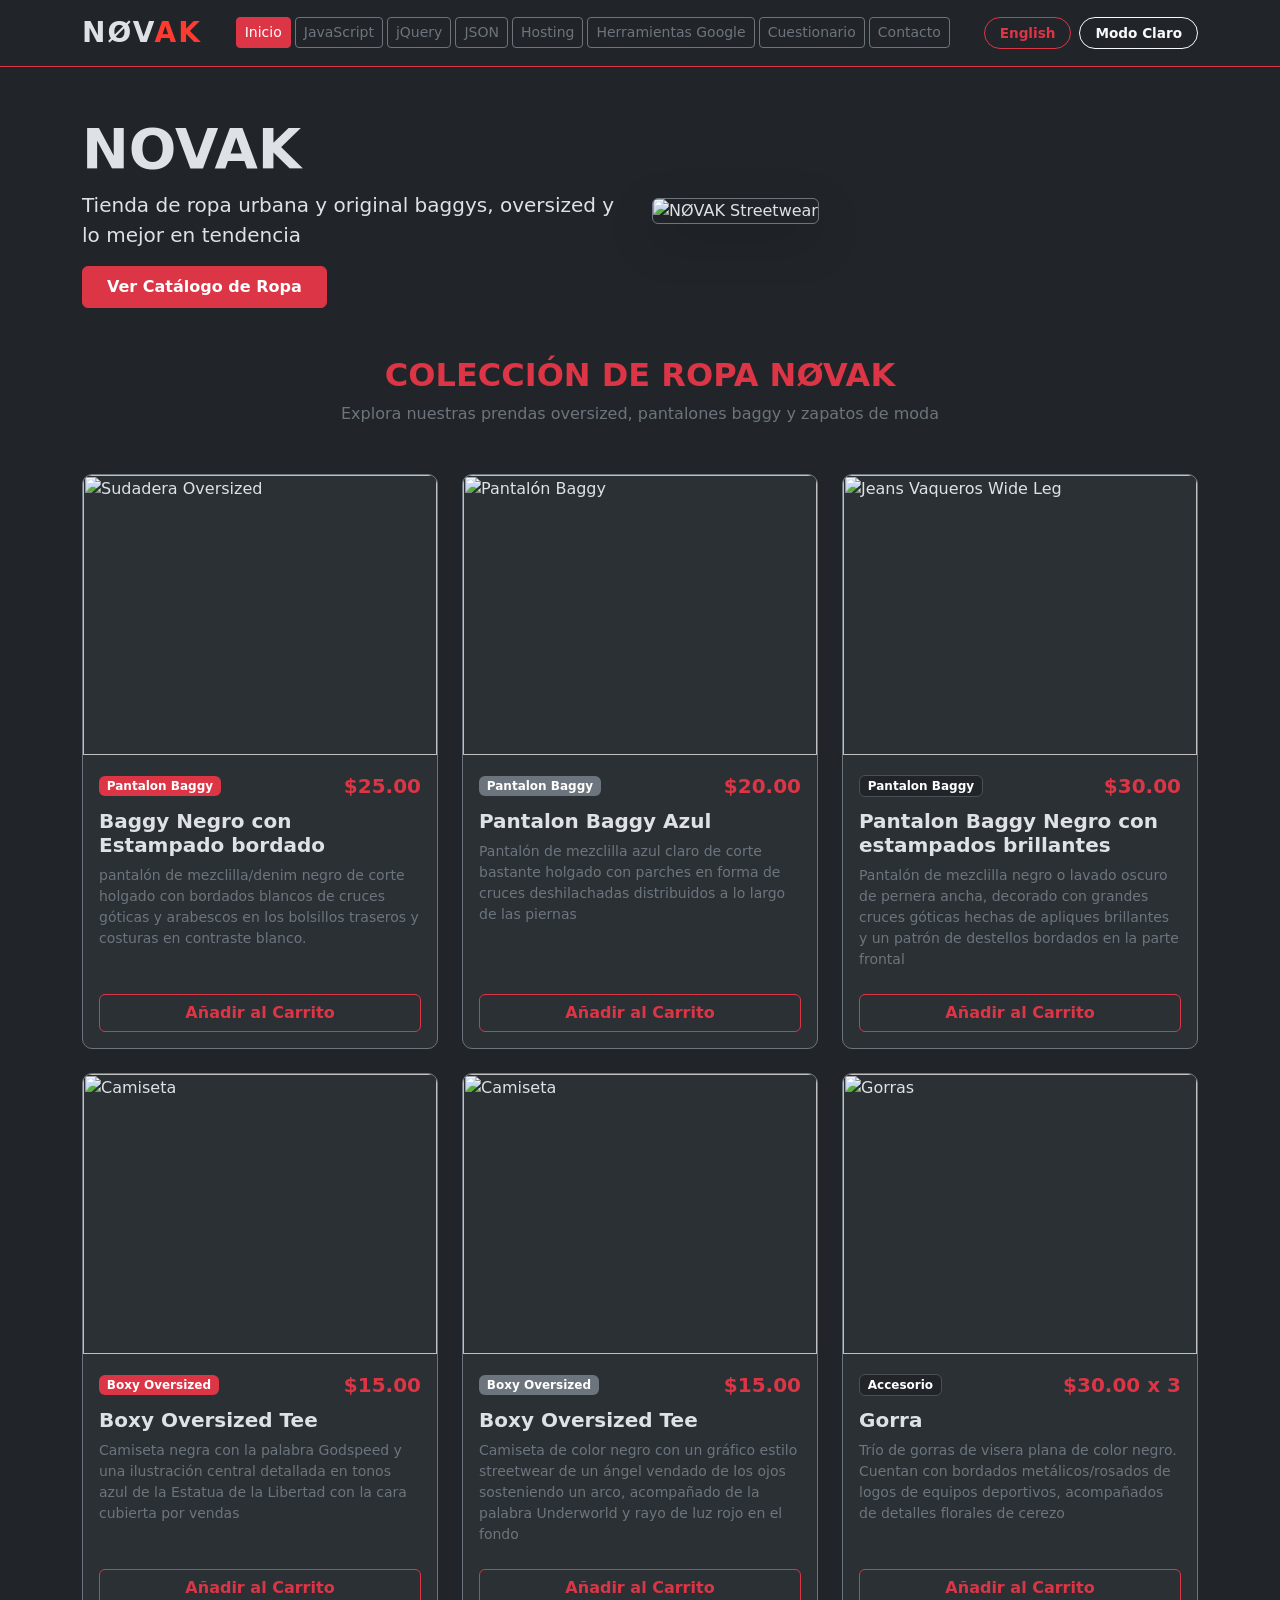
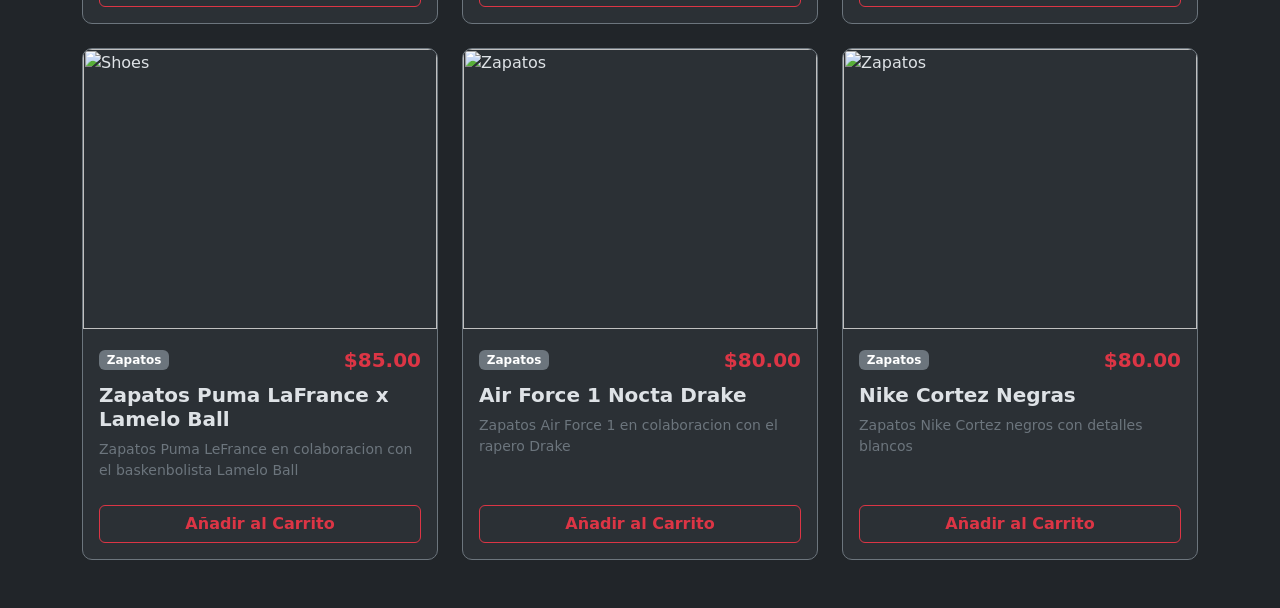
==== commit 081b1e0a: "Actualizado-1" ====
--- a/index.html
+++ b/index.html
@@ -168,7 +168,7 @@
 
             <div class="col-lg-6">
 
-                <h2 class="display-4 fw-bold">NØVAK</h2>
+                <h2 class="display-4 fw-bold">NOVAK</h2>
 
                 <p class="lead" data-es="Tienda de ropa urbana y original baggys, oversized y lo mejor en tendencia" data-en="Technical streetwear brand featuring oversized cuts, baggy pants, and industrial denim.">Marca urbana técnica de corte oversized, pantalones baggy y vaqueros industriales.</p>
 
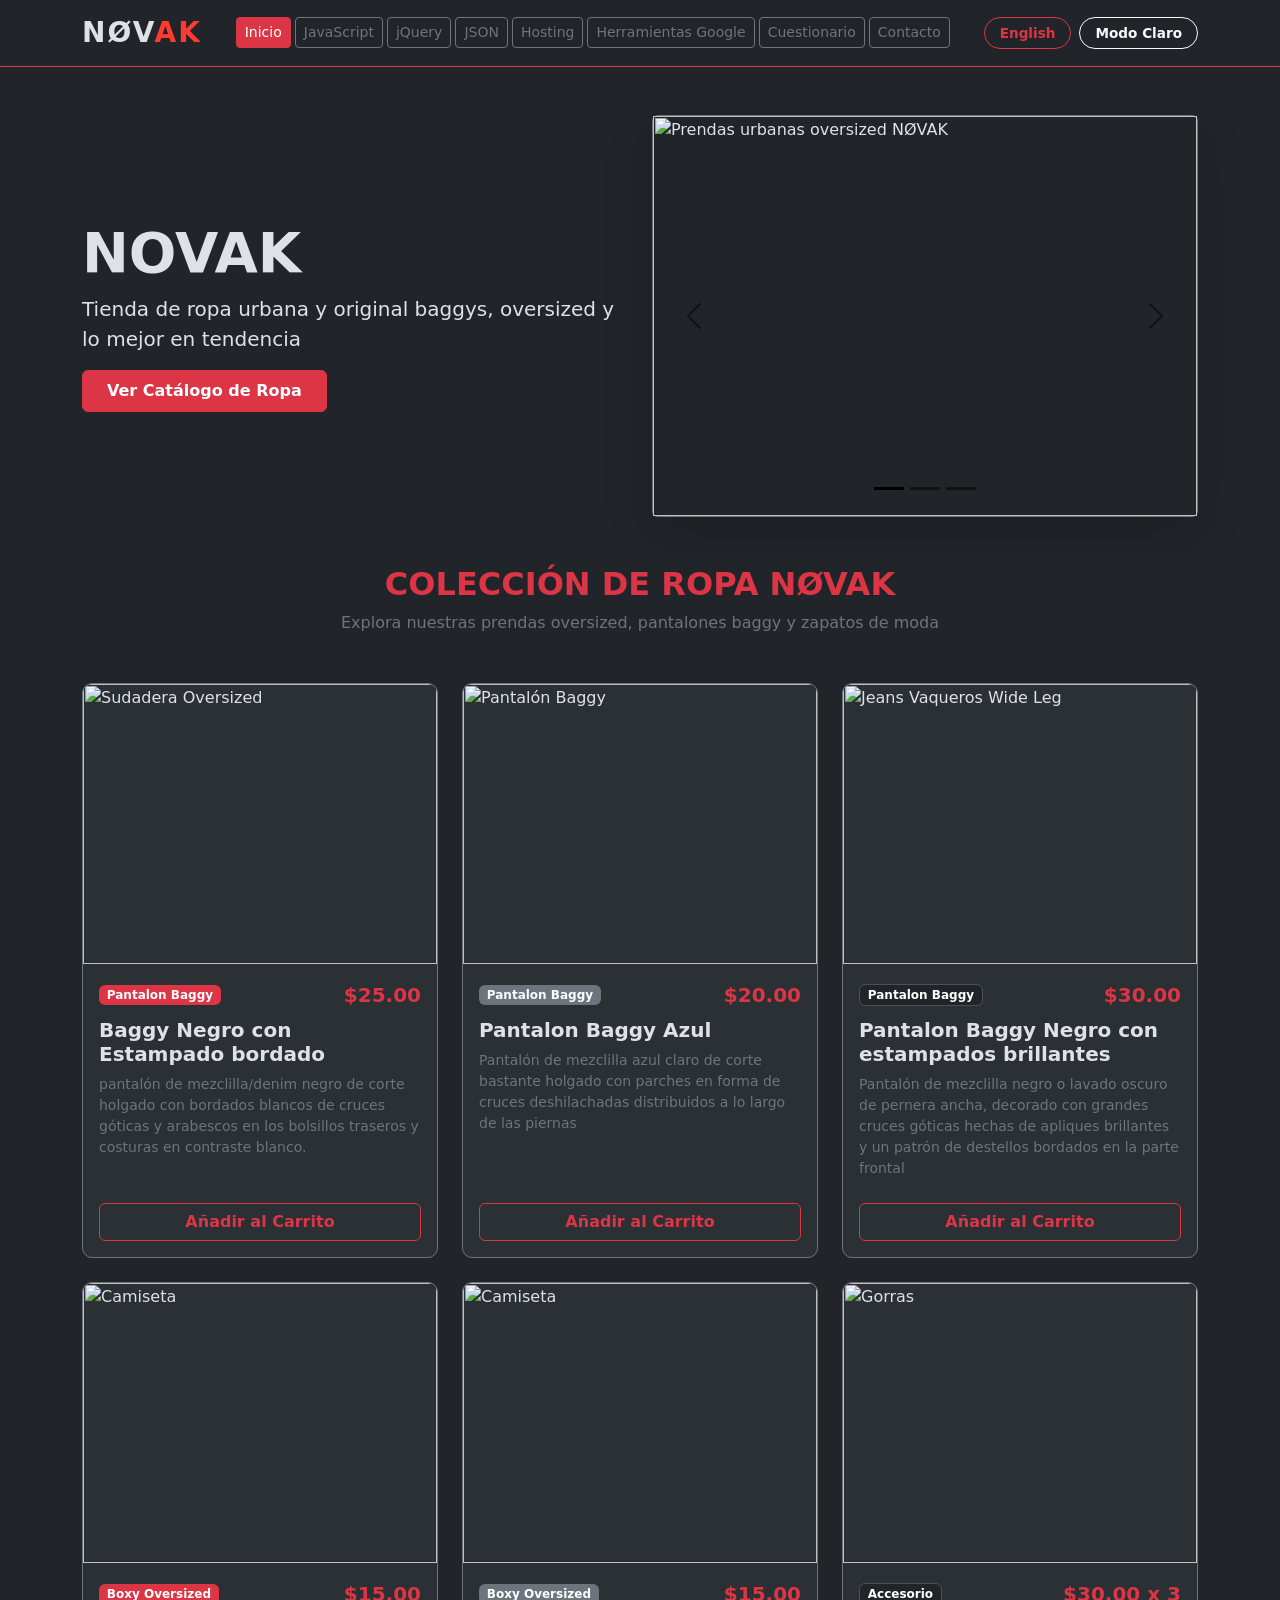
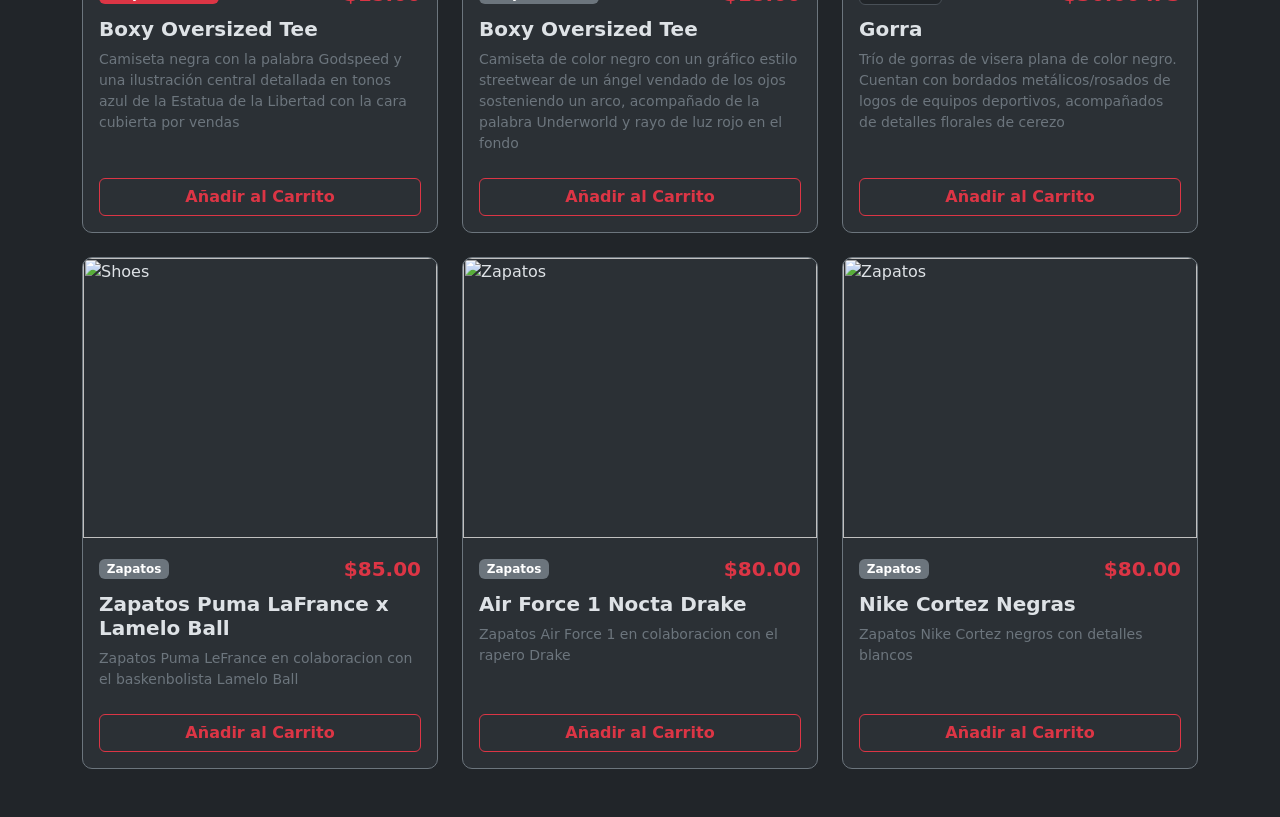
==== commit 7a375496: "pala" ====
--- a/index.html
+++ b/index.html
@@ -35,6 +35,7 @@
     <!-- Bootstrap 5 CSS -->
 
     <link href="https://cdn.jsdelivr.net/npm/bootstrap@5.3.0/dist/css/bootstrap.min.css" rel="stylesheet">
+    <link href="style.css" rel="stylesheet">
 
       <!-- Estilos directos integrados para garantizar el catálogo -->
 
@@ -178,7 +179,30 @@
 
             <div class="col-lg-6">
 
-                <img src="https://encrypted-tbn0.gstatic.com/images?q=tbn:ANd9GcRP-7csVnGP85TNfvWXfamuNRe1H7GfASu0gPA5DSpdnFGIGs3sTckniDc&s=10" class="img-fluid rounded border border-secondary shadow-lg" alt="NØVAK Streetwear">
+                <div id="homeCarousel" class="carousel slide home-carousel rounded border border-secondary shadow-lg" data-bs-ride="carousel" data-bs-interval="5000" aria-label="Colección destacada NØVAK">
+                    <div class="carousel-indicators">
+                        <button type="button" data-bs-target="#homeCarousel" data-bs-slide-to="0" class="active" aria-current="true" aria-label="Diapositiva 1"></button>
+                        <button type="button" data-bs-target="#homeCarousel" data-bs-slide-to="1" aria-label="Diapositiva 2"></button>
+                        <button type="button" data-bs-target="#homeCarousel" data-bs-slide-to="2" aria-label="Diapositiva 3"></button>
+                    </div>
+                    <div class="carousel-inner">
+                        <div class="carousel-item active">
+                            <img src="https://encrypted-tbn0.gstatic.com/images?q=tbn:ANd9GcSlFk1u11gLHPisO-o7xdN1J2XgAVCnTjg3uOtedajFZPN2ZEMnywqKkAmM&s=10" alt="Prendas urbanas oversized NØVAK">
+                        </div>
+                        <div class="carousel-item">
+                            <img src="https://encrypted-tbn0.gstatic.com/images?q=tbn:ANd9GcSuXHD6IyB0EAAxS3EreTfFkacWusFUPNi0W3130NRwEvIsRiDoC8bJLVyI&s=10" alt="Pantalón baggy azul de la colección NØVAK">
+                        </div>
+                        <div class="carousel-item">
+                            <img src="https://i.etsystatic.com/64606550/r/il/45e975/8329297355/il_fullxfull.8329297355_lw52.jpg" alt="Denim negro estampado de la colección NØVAK">
+                        </div>
+                    </div>
+                    <button class="carousel-control-prev" type="button" data-bs-target="#homeCarousel" data-bs-slide="prev" aria-label="Diapositiva anterior">
+                        <span class="carousel-control-prev-icon" aria-hidden="true"></span>
+                    </button>
+                    <button class="carousel-control-next" type="button" data-bs-target="#homeCarousel" data-bs-slide="next" aria-label="Diapositiva siguiente">
+                        <span class="carousel-control-next-icon" aria-hidden="true"></span>
+                    </button>
+                </div>
 
             </div>
 
@@ -486,7 +510,7 @@
 
     <!-- Bootstrap 5 JS -->
 
-    <script src="https://cdn.jsdelivr.net/npm/bootstrap@5.3.0/dist/bootstrap.bundle.min.js"></script>
+    <script src="https://cdn.jsdelivr.net/npm/bootstrap@5.3.0/dist/js/bootstrap.bundle.min.js"></script>
 
    
 
--- a/style.css
+++ b/style.css
@@ -0,0 +1,107 @@
+/* ==========================================================================
+   NØVAK Streetwear - Estilos Globales
+   ========================================================================== */
+
+:root {
+  --transition-speed: 0.25s;
+  --brand-red: #ff3b30;
+  --brand-black: #0a0a0c;
+  --brand-gray: #e2e8f0;
+}
+
+/* Transiciones suaves globales */
+html {
+  scroll-behavior: smooth;
+}
+
+body {
+  font-family: 'Segoe UI', system-ui, -apple-system, sans-serif;
+  transition: background-color var(--transition-speed) ease, color var(--transition-speed) ease;
+}
+
+/* --------------------------------------------------------------------------
+   Logo de Marca NØVAK
+   -------------------------------------------------------------------------- */
+.brand-logo {
+  font-weight: 900;
+  letter-spacing: 2.5px;
+  text-transform: uppercase;
+}
+
+.brand-logo span {
+  color: var(--brand-red);
+}
+
+/* --------------------------------------------------------------------------
+   Tarjetas, Catálogo y Productos (Oversized, Baggy, Vaqueros)
+   -------------------------------------------------------------------------- */
+.card, .card-producto {
+  transition: transform var(--transition-speed) ease, box-shadow var(--transition-speed) ease;
+  border-radius: 8px;
+  overflow: hidden;
+}
+
+.card:hover, .card-producto:hover {
+  transform: translateY(-4px);
+  box-shadow: 0 10px 22px rgba(255, 59, 48, 0.2);
+}
+
+/* Imágenes para las prendas de la colección */
+.feature-img, .img-producto {
+  height: 260px;
+  object-fit: cover;
+  width: 100%;
+  border-top-left-radius: 6px;
+  border-top-right-radius: 6px;
+}
+
+/* --------------------------------------------------------------------------
+   Botones de Interfaz (Modo Claro/Oscuro & Idioma)
+   -------------------------------------------------------------------------- */
+.btn-toggle-ui {
+  display: inline-flex;
+  align-items: center;
+  gap: 6px;
+  font-weight: 600;
+  font-size: 0.85rem;
+  padding: 6px 14px;
+  border-radius: 20px;
+  transition: all var(--transition-speed) ease;
+}
+
+.btn-toggle-ui:hover {
+  transform: scale(1.03);
+}
+
+/* --------------------------------------------------------------------------
+   Carrusel de la sección Herramientas Google
+   -------------------------------------------------------------------------- */
+.carousel-item img {
+  height: 340px;
+  object-fit: cover;
+}
+
+.home-carousel .carousel-item img {
+  display: block;
+  width: 100%;
+  height: 400px;
+  object-fit: cover;
+}
+
+@media (max-width: 575.98px) {
+  .home-carousel .carousel-item img {
+    height: 320px;
+  }
+}
+
+/* --------------------------------------------------------------------------
+   Bloques de Código
+   -------------------------------------------------------------------------- */
+pre {
+  border: 1px solid rgba(255, 255, 255, 0.1);
+  overflow-x: auto;
+}
+
+code {
+  font-family: 'Courier New', Courier, monospace;
+}
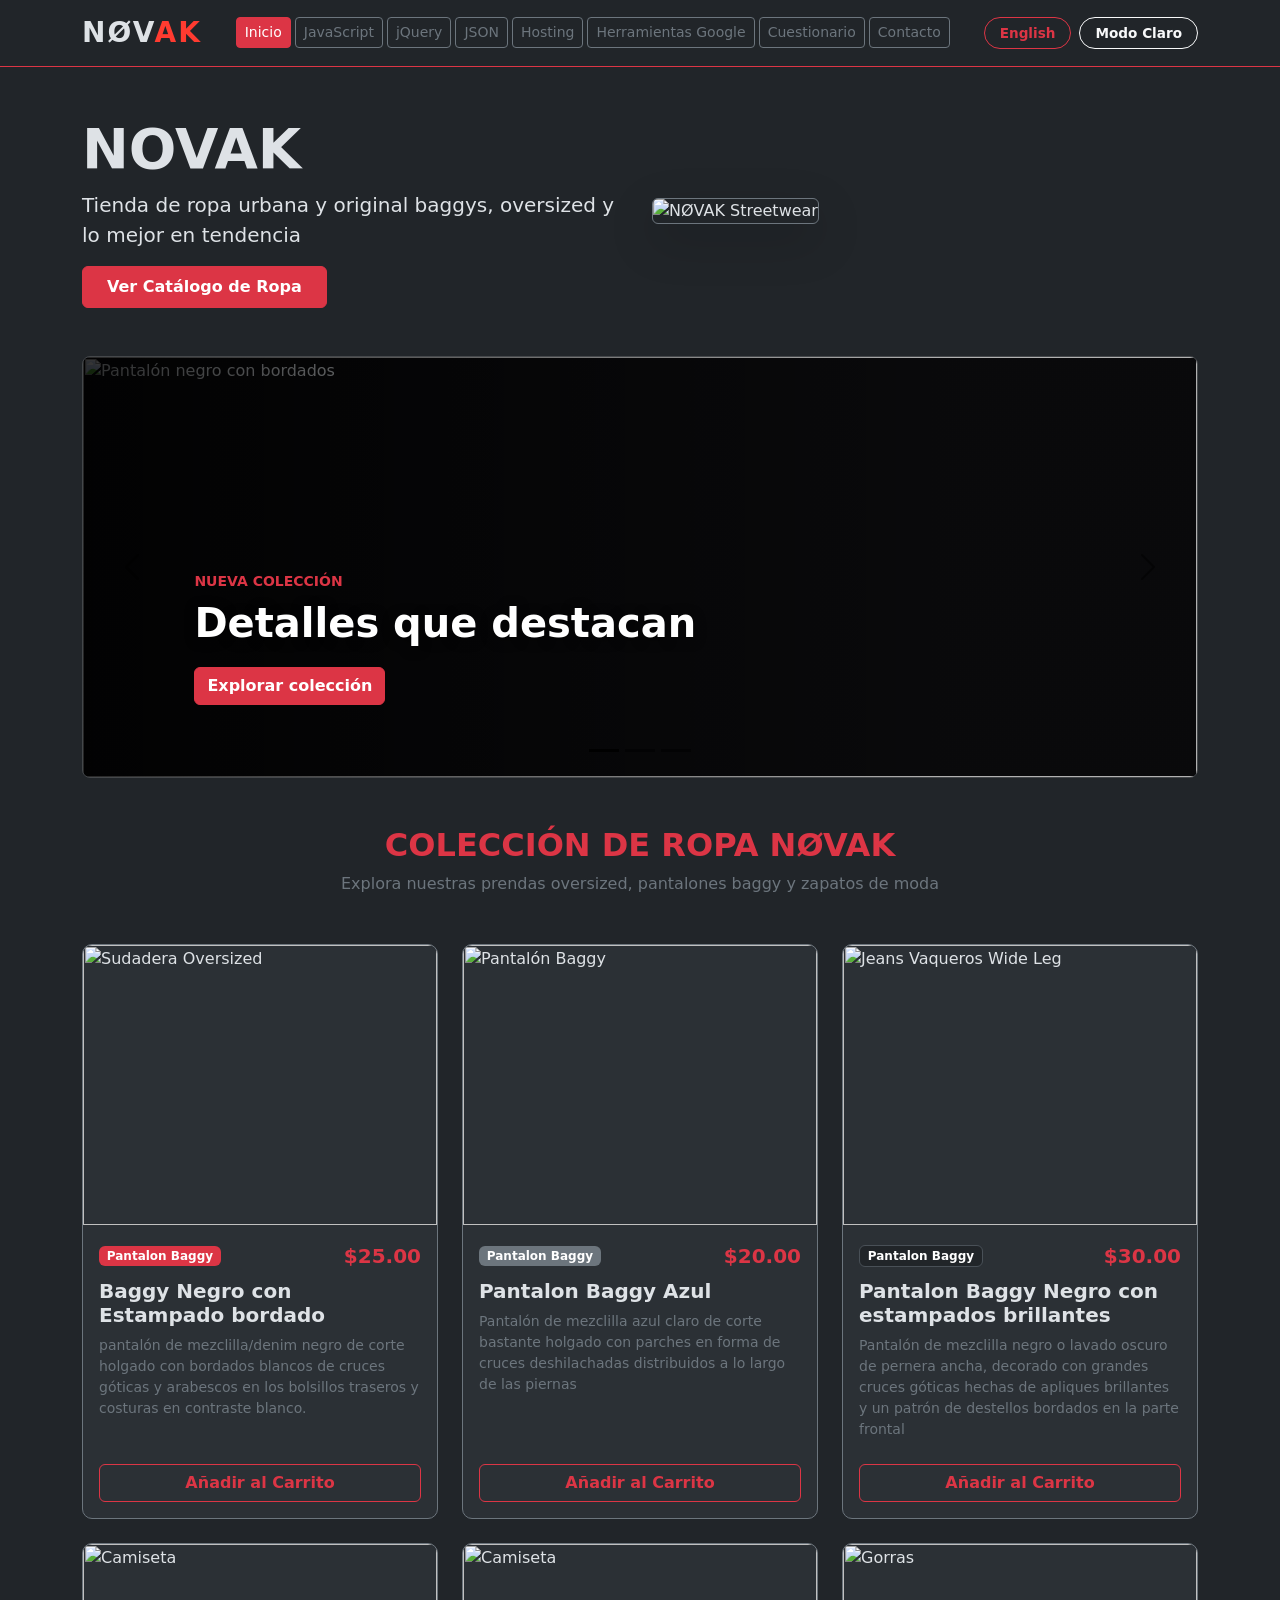
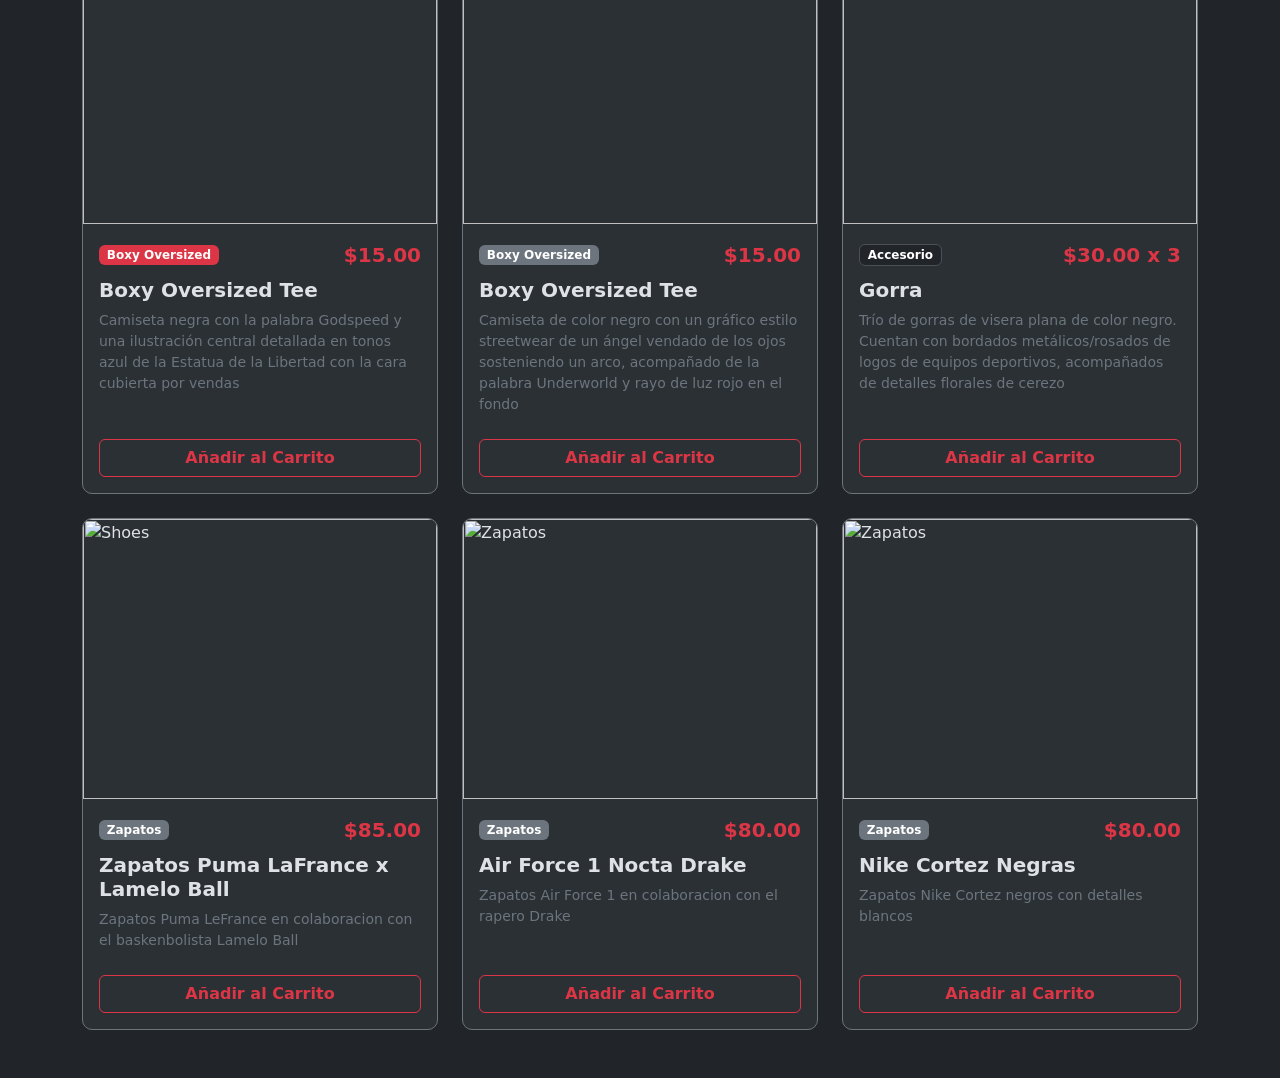
==== commit 746e60f0: "chomi" ====
--- a/index.html
+++ b/index.html
@@ -35,7 +35,7 @@
     <!-- Bootstrap 5 CSS -->
 
     <link href="https://cdn.jsdelivr.net/npm/bootstrap@5.3.0/dist/css/bootstrap.min.css" rel="stylesheet">
-    <link href="style.css" rel="stylesheet">
+    <link rel="stylesheet" href="style.css">
 
       <!-- Estilos directos integrados para garantizar el catálogo -->
 
@@ -179,36 +179,54 @@
 
             <div class="col-lg-6">
 
-                <div id="homeCarousel" class="carousel slide home-carousel rounded border border-secondary shadow-lg" data-bs-ride="carousel" data-bs-interval="5000" aria-label="Colección destacada NØVAK">
-                    <div class="carousel-indicators">
-                        <button type="button" data-bs-target="#homeCarousel" data-bs-slide-to="0" class="active" aria-current="true" aria-label="Diapositiva 1"></button>
-                        <button type="button" data-bs-target="#homeCarousel" data-bs-slide-to="1" aria-label="Diapositiva 2"></button>
-                        <button type="button" data-bs-target="#homeCarousel" data-bs-slide-to="2" aria-label="Diapositiva 3"></button>
-                    </div>
-                    <div class="carousel-inner">
-                        <div class="carousel-item active">
-                            <img src="https://encrypted-tbn0.gstatic.com/images?q=tbn:ANd9GcSlFk1u11gLHPisO-o7xdN1J2XgAVCnTjg3uOtedajFZPN2ZEMnywqKkAmM&s=10" alt="Prendas urbanas oversized NØVAK">
-                        </div>
-                        <div class="carousel-item">
-                            <img src="https://encrypted-tbn0.gstatic.com/images?q=tbn:ANd9GcSuXHD6IyB0EAAxS3EreTfFkacWusFUPNi0W3130NRwEvIsRiDoC8bJLVyI&s=10" alt="Pantalón baggy azul de la colección NØVAK">
-                        </div>
-                        <div class="carousel-item">
-                            <img src="https://i.etsystatic.com/64606550/r/il/45e975/8329297355/il_fullxfull.8329297355_lw52.jpg" alt="Denim negro estampado de la colección NØVAK">
-                        </div>
-                    </div>
-                    <button class="carousel-control-prev" type="button" data-bs-target="#homeCarousel" data-bs-slide="prev" aria-label="Diapositiva anterior">
-                        <span class="carousel-control-prev-icon" aria-hidden="true"></span>
-                    </button>
-                    <button class="carousel-control-next" type="button" data-bs-target="#homeCarousel" data-bs-slide="next" aria-label="Diapositiva siguiente">
-                        <span class="carousel-control-next-icon" aria-hidden="true"></span>
-                    </button>
-                </div>
+                <img src="https://encrypted-tbn0.gstatic.com/images?q=tbn:ANd9GcRP-7csVnGP85TNfvWXfamuNRe1H7GfASu0gPA5DSpdnFGIGs3sTckniDc&s=10" class="img-fluid rounded border border-secondary shadow-lg" alt="NØVAK Streetwear">
 
             </div>
 
         </div>
 
 
+        <section class="home-carousel mb-5" aria-label="Colección destacada">
+            <div id="carruselInicio" class="carousel slide carousel-fade" data-bs-ride="carousel" data-bs-interval="5000">
+                <div class="carousel-indicators">
+                    <button type="button" data-bs-target="#carruselInicio" data-bs-slide-to="0" class="active" aria-current="true" aria-label="Diapositiva 1"></button>
+                    <button type="button" data-bs-target="#carruselInicio" data-bs-slide-to="1" aria-label="Diapositiva 2"></button>
+                    <button type="button" data-bs-target="#carruselInicio" data-bs-slide-to="2" aria-label="Diapositiva 3"></button>
+                </div>
+                <div class="carousel-inner">
+                    <div class="carousel-item active">
+                        <img src="https://encrypted-tbn0.gstatic.com/images?q=tbn:ANd9GcSlFk1u11gLHPisO-o7xdN1J2XgAVCnTjg3uOtedajFZPN2ZEMnywqKkAmM&s=10" class="d-block w-100" alt="Pantalón negro con bordados">
+                        <div class="home-carousel-caption">
+                            <span class="text-uppercase text-danger fw-bold small" data-es="Nueva colección" data-en="New collection">Nueva colección</span>
+                            <h2 class="display-6 fw-bold" data-es="Detalles que destacan" data-en="Details that stand out">Detalles que destacan</h2>
+                            <a href="#cat-productos" class="btn btn-danger fw-bold" data-es="Explorar colección" data-en="Explore collection">Explorar colección</a>
+                        </div>
+                    </div>
+                    <div class="carousel-item">
+                        <img src="https://i.etsystatic.com/64606550/r/il/45e975/8329297355/il_fullxfull.8329297355_lw52.jpg" class="d-block w-100" alt="Jeans baggy de mezclilla">
+                        <div class="home-carousel-caption">
+                            <span class="text-uppercase text-danger fw-bold small" data-es="Corte amplio" data-en="Relaxed fit">Corte amplio</span>
+                            <h2 class="display-6 fw-bold" data-es="Hecho para moverse" data-en="Made to move">Hecho para moverse</h2>
+                            <a href="#cat-productos" class="btn btn-danger fw-bold" data-es="Ver pantalones" data-en="Shop pants">Ver pantalones</a>
+                        </div>
+                    </div>
+                    <div class="carousel-item">
+                        <img src="https://http2.mlstatic.com/D_NQ_NP_971135-MLM83899772759_042025-O.webp" class="d-block w-100" alt="Tenis blancos de colección">
+                        <div class="home-carousel-caption">
+                            <span class="text-uppercase text-danger fw-bold small" data-es="Completa el look" data-en="Complete the look">Completa el look</span>
+                            <h2 class="display-6 fw-bold" data-es="Calzado con carácter" data-en="Footwear with character">Calzado con carácter</h2>
+                            <a href="#cat-productos" class="btn btn-danger fw-bold" data-es="Descubrir calzado" data-en="Discover footwear">Descubrir calzado</a>
+                        </div>
+                    </div>
+                </div>
+                <button class="carousel-control-prev" type="button" data-bs-target="#carruselInicio" data-bs-slide="prev" aria-label="Anterior">
+                    <span class="carousel-control-prev-icon" aria-hidden="true"></span>
+                </button>
+                <button class="carousel-control-next" type="button" data-bs-target="#carruselInicio" data-bs-slide="next" aria-label="Siguiente">
+                    <span class="carousel-control-next-icon" aria-hidden="true"></span>
+                </button>
+            </div>
+        </section>
 
         <!-- SECCIÓN CATÁLOGO DE PRODUCTOS -->
 
--- a/style.css
+++ b/style.css
@@ -81,16 +81,62 @@
   object-fit: cover;
 }
 
+.home-carousel .carousel-inner {
+  border: 1px solid rgba(255, 255, 255, 0.16);
+  border-radius: 8px;
+  overflow: hidden;
+}
+
+.home-carousel .carousel-item {
+  height: 420px;
+  background: var(--brand-black);
+}
+
+.home-carousel .carousel-item::after {
+  position: absolute;
+  inset: 0;
+  background: linear-gradient(90deg, rgba(0, 0, 0, 0.8), rgba(0, 0, 0, 0.08) 78%);
+  content: "";
+}
+
 .home-carousel .carousel-item img {
-  display: block;
-  width: 100%;
-  height: 400px;
+  height: 100%;
   object-fit: cover;
 }
 
+.home-carousel-caption {
+  position: absolute;
+  z-index: 2;
+  bottom: 4.5rem;
+  left: 10%;
+  max-width: 70%;
+  color: #fff;
+}
+
+.home-carousel-caption h2 {
+  margin: 0.45rem 0 1.25rem;
+  text-shadow: 0 2px 12px rgba(0, 0, 0, 0.55);
+}
+
+.home-carousel .carousel-control-prev,
+.home-carousel .carousel-control-next {
+  z-index: 3;
+  width: 9%;
+}
+
 @media (max-width: 575.98px) {
-  .home-carousel .carousel-item img {
-    height: 320px;
+  .home-carousel .carousel-item {
+    height: 300px;
+  }
+
+  .home-carousel-caption {
+    bottom: 3rem;
+    left: 12%;
+    max-width: 76%;
+  }
+
+  .home-carousel-caption h2 {
+    margin-bottom: 0.9rem;
   }
 }
 
